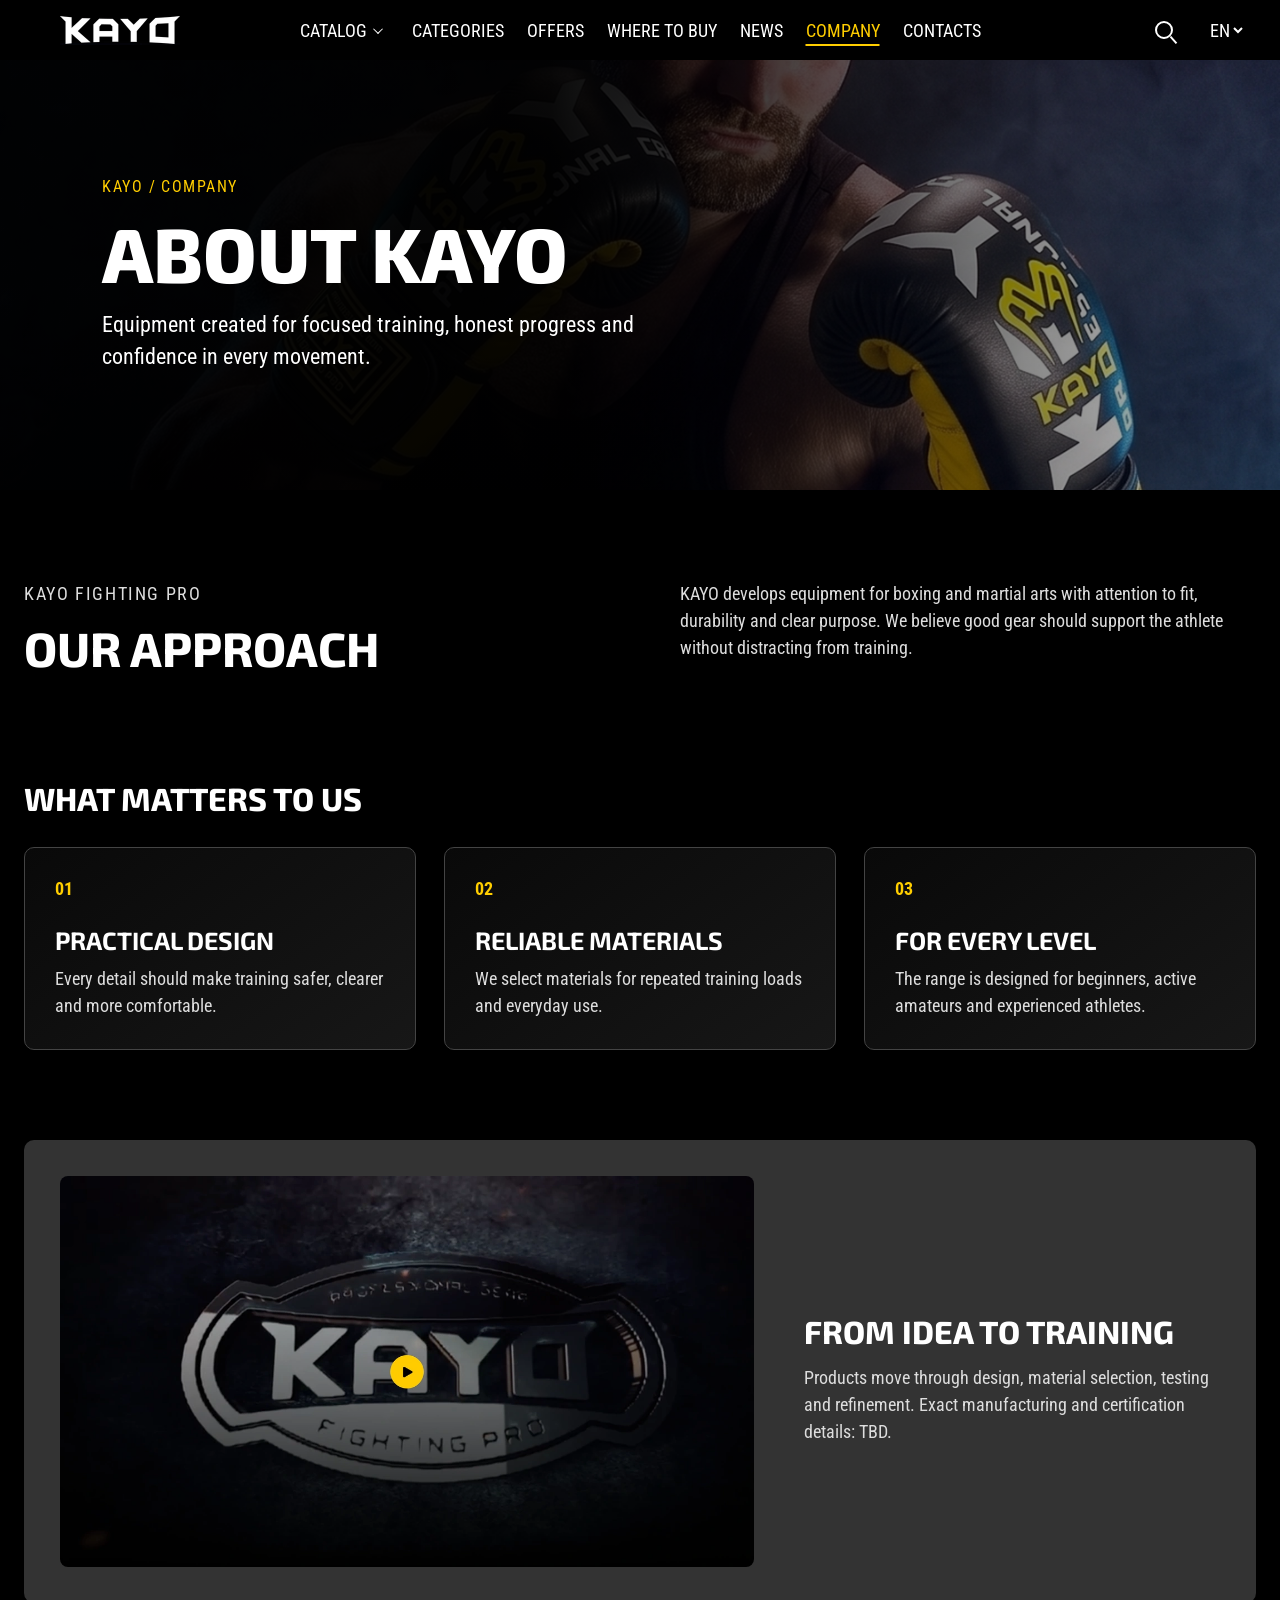
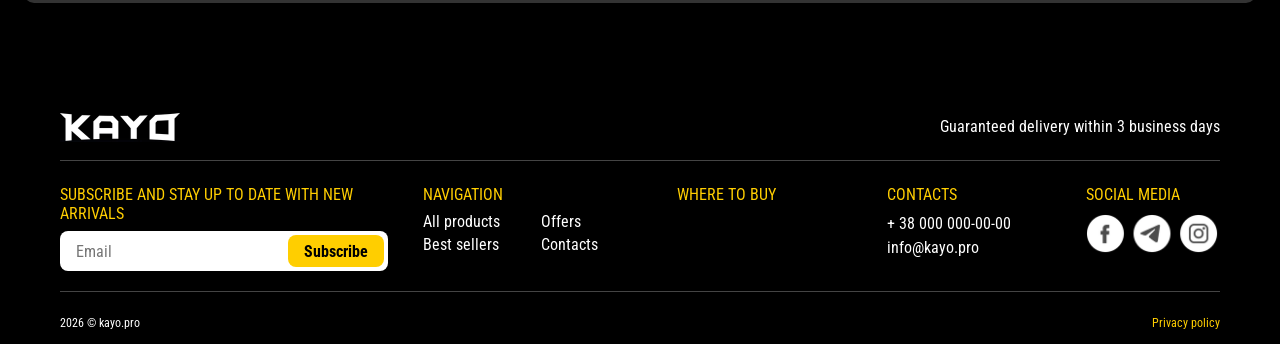
==== about.html @ f3fed86e "Update public preview from local CMS" ====
<!doctype html><html lang="en"><head><meta charset="UTF-8"><meta name="viewport" content="width=device-width,initial-scale=1"><title>KAYO — About</title><link rel="icon" href="assets/logo.webp"><link rel="stylesheet" href="style.css?v=6d7f7d7bd2bc"><link rel="stylesheet" href="pages.css?v=3665f398886d"><link rel="stylesheet" href="shell-lock.css?v=739a13378e46"></head><body data-page="about"><script src="cms-data.js?v=f138de5baa29"></script><script src="page-shell.js?v=770df1e713b4"></script><script src="navigation.js?v=ce93e379bb63"></script></body></html>
---- style.css ----
*{box-sizing:border-box}html{scroll-behavior:smooth}body{margin:0;background:#000;color:#fff;font-family:'Arial Narrow','Roboto Condensed',Arial,sans-serif;font-stretch:condensed}a{color:inherit;text-decoration:none}button,input,select{font:inherit}button:disabled{opacity:1;color:#000;cursor:default}em{font-style:normal;color:#ffce00}h1,h2,h3,p{margin:0}h2{font-family:Bahnschrift,'Arial Narrow',Arial,sans-serif;font-size:40px;font-weight:700;text-transform:uppercase;line-height:1.2}.wrap{width:calc(100% - 120px);max-width:1500px;margin:auto}.gradient{background:linear-gradient(110deg,#232323,#494949)}header{height:60px;padding:0 34px 0 60px;display:flex;align-items:center;gap:25px;background:#000}header .brand{margin-right:auto;line-height:0}header nav{display:flex;gap:23px;align-items:center;text-transform:uppercase;white-space:nowrap;font-size:18px}.language select{background:#000;color:white;border:0;padding:5px 0;cursor:pointer;font-size:18px}.hamburger{display:none}.search{width:18px;height:18px;border:2px solid #fff;border-radius:50%;position:relative;margin-right:8px}.search:after{content:'';width:9px;height:2px;background:white;position:absolute;transform:rotate(48deg);right:-7px;bottom:-4px}.hero{height:710px;position:relative;background:url('assets/hero.webp') left top/887px 651px no-repeat}.ring{position:absolute;right:7%;top:85px;width:47px;height:46px}.hero-copy{position:absolute;right:60px;top:200px;width:548px;text-align:center}.hero h1{font-family:Bahnschrift,'Arial Narrow',Arial,sans-serif;font-weight:900;font-size:50px;line-height:1.08;text-transform:uppercase}.rule{height:2px;background:#ffcf00;margin:25px 0}.rule i{position:relative;display:block;background:#000;width:48px;height:14px;margin:auto;top:-6px}.rule i:after{content:'';width:8px;height:8px;border:2px solid #ffce00;display:block;transform:rotate(45deg);position:absolute;left:18px;top:1px}.hero p{font-size:20px;line-height:1.25;color:#ffce00;text-transform:uppercase;margin-bottom:16px}.yellow{background:#ffce00;border:0;border-radius:8px;color:#000;font-weight:700;display:inline-flex;align-items:center;justify-content:center}.hero-cta{min-width:222px;min-height:60px;padding:10px 20px;font-size:18px;text-transform:uppercase}.down{position:absolute;bottom:22px;left:calc(50% - 17px);width:35px;height:35px;transform:rotate(45deg);border-bottom:3px solid #ffce00;border-right:3px solid #ffce00}.marquee{height:108px;display:flex;align-items:center;justify-content:space-around;overflow:hidden;gap:32px;padding:0 16px}.marquee img{width:120px;opacity:.5;flex:none}.categories{display:grid;grid-template-columns:repeat(3,minmax(0,1fr));gap:40px;padding-top:60px;padding-bottom:100px}.category{border-left:2px solid #ffce00;min-width:0}.category h3{height:48px;font-size:26px;text-transform:uppercase;display:flex;align-items:center;gap:5px;padding-left:14px;white-space:nowrap;font-weight:700}.category-body{height:290px;border:1px solid #444;border-left:0;border-radius:0 10px 10px 0;overflow:hidden;background:#000}.category img{display:block;width:100%;height:240px;object-fit:fill}.category p{font-size:18px;line-height:22px;text-transform:uppercase;padding:0 14px;min-height:48px;display:flex;align-items:center}.category .mobile-copy{display:none}.products{padding:100px 0}.section-heading{display:flex;align-items:center;justify-content:space-between;margin-bottom:32px;gap:12px}.outline{border:2px solid #ff3d00;border-radius:3px;padding:7px 14px;font-weight:700;font-size:16px;text-transform:uppercase;white-space:nowrap}.product-grid{display:grid;grid-template-columns:repeat(4,minmax(0,1fr));gap:40px}.product{border-radius:10px;overflow:hidden;background:#f7f7f7;color:#000;min-width:0;position:relative}.product img{width:100%;height:200px;object-fit:fill;display:block;background:#fff}.product-info{height:133px;padding:12px 16px 10px;display:flex;flex-direction:column}.product p{font-size:18px;line-height:22px;text-transform:uppercase;min-height:56px}.product-action{border-top:1px solid #b5b5b5;padding-top:10px;display:flex;justify-content:flex-end;margin-top:auto}.product-action span{font-size:16px;min-height:36px;padding:6px 13px;text-transform:uppercase}.benefits{padding-top:100px;padding-bottom:100px}.benefits h2{margin-bottom:32px}.benefit-grid{display:grid;grid-template-columns:repeat(3,minmax(0,1fr));gap:40px}.benefit{height:182px;border:1px solid #444;border-radius:10px;padding:18px 15px}.benefit img{display:block;width:47px;height:46px;margin-bottom:14px}.benefit h3{color:#ffce00;font-size:24px;margin-bottom:12px;line-height:1}.benefit p{font-size:16px;line-height:22px}.story{height:594px;background:#000 url('assets/story.webp') right top/auto 594px no-repeat;position:relative}.story-copy{position:absolute;left:60px;top:135px;text-align:center;width:443px}.story h2{font-family:Bahnschrift,'Arial Narrow',sans-serif;font-size:48px;line-height:1.3;font-weight:900}.story h2>span:first-child{font-size:36px}.story p{font-size:18px;margin:15px 0 24px}.story picture img{width:187px;height:50px;object-fit:contain}.production{padding:100px 0}.production h2{margin-bottom:32px}.video img{display:block;width:100%;aspect-ratio:1246/703;object-fit:cover;border-radius:8px}footer{font-size:16px}.footer-top{min-height:102px;display:flex;align-items:center;gap:30px;border-bottom:1px solid #444}.footer-top picture img{width:120px;display:block}.footer-top p{margin-left:auto}.footer-main{display:grid;grid-template-columns:1.5fr 1fr .8fr .75fr .6fr;gap:35px;padding:24px 0 20px;border-bottom:1px solid #444}footer h3, .subscribe>p{font-size:16px;font-weight:400;text-transform:uppercase;color:#ffce00;margin-bottom:8px}.email{height:40px;border-radius:8px;background:#fff;display:flex;padding:4px}.email input{width:0;flex:1;min-width:0;border:0;padding-left:12px;background:white}.email button{padding:0 16px;font-size:16px}.footer-nav>div{display:grid;grid-template-columns:1fr 1fr;gap:4px 16px}.contact p{line-height:24px}.social-footer img{width:137px;height:42px;object-fit:contain}.footer-bottom{display:flex;justify-content:space-between;padding:24px 0 32px;font-size:12px}.footer-bottom span:last-child{color:#ffce00}.sr-only{position:absolute;width:1px;height:1px;padding:0;overflow:hidden;clip:rect(0,0,0,0)}:focus-visible{outline:2px solid #ffce00;outline-offset:4px}
@media(min-width:601px) and (max-width:1150px){header{padding:0 30px;gap:15px}header nav{gap:12px;font-size:14px}.wrap{width:calc(100% - 60px)}.hero-copy{right:30px;width:48%;top:200px}.hero h1{font-size:40px}.hero{background-size:auto 651px;background-position:-130px top}.category h3{font-size:20px}.categories{gap:24px}.category p{font-size:16px}.product-grid{gap:20px}.product p{font-size:16px}.benefit-grid{gap:20px}.benefit{height:auto;min-height:182px}.footer-main{gap:16px}.footer-top{gap:20px}.footer-top p{max-width:40%}.story-copy{left:30px;width:40%}.story h2{font-size:40px}}
@media(max-width:600px){.wrap{width:calc(100% - 32px)}header{height:58px;padding:0 16px;gap:24px}header nav{display:none}.brand img{width:120px;height:30px}.language{order:1}.search{order:2;margin:0}.hamburger{display:block;order:3;font-size:26px;line-height:1}.hero{height:568px;background-image:linear-gradient(to bottom,transparent 180px,#000 460px),url('assets/figma-hero-mobile-clean.webp');background-size:100% 470px,100% auto;background-position:top;background-repeat:no-repeat}.ring{width:33px;height:33px;right:48px;top:40px}.hero-copy{left:16px;right:16px;width:auto;top:274px}.hero h1{font-size:30px;line-height:1.24}.rule{margin:12px 0 15px}.hero p{font-size:18px;line-height:22px;max-width:320px;margin:0 auto 16px}.hero-cta{min-height:60px}.down{bottom:32px}.marquee{height:86px;gap:32px;justify-content:flex-start}.marquee img{width:84px}.categories{display:flex;flex-direction:column;gap:30px;padding-top:40px;padding-bottom:60px}.category h3{height:48px;font-size:26px;padding-left:14px;gap:4px}.category-body{height:258px}.category img{height:210px;object-fit:fill}.category p{height:48px;font-size:18px;line-height:22px;padding:0 14px}.category .desktop-copy{display:none}.category .mobile-copy{display:flex}.products{padding:54px 0 58px}.section-heading{margin-bottom:12px;gap:8px}h2{font-size:28px}.outline{font-size:16px;padding:5px 4px;line-height:16px}.product-grid{display:flex;gap:10px;overflow-x:auto;scrollbar-width:none;margin-right:-16px;padding-right:16px;scroll-snap-type:x mandatory}.product-grid::-webkit-scrollbar,.benefit-grid::-webkit-scrollbar{display:none}.product{flex:0 0 260px;scroll-snap-align:start}.product img{height:200px;object-fit:fill}.product-info{height:125px;padding:12px 15px 10px}.product p{font-size:18px;line-height:22px}.product-action{padding-top:10px}#hits .product{border:1px solid #ffce00}#hits .product-info{height:124px}#hits .product img{height:199px}.benefits{padding-top:54px;padding-bottom:58px}.benefits h2{margin-bottom:12px}.benefit-grid{display:flex;overflow-x:auto;gap:10px;scrollbar-width:none;margin-right:-16px;padding-right:16px;scroll-snap-type:x mandatory}.benefit{flex:0 0 314px;height:182px;scroll-snap-align:start;padding:18px 15px}.benefit h3{font-size:24px}.story{height:796px;background-image:linear-gradient(to bottom,transparent 280px,#000 470px),url('assets/story-mobile.webp');background-position:top;background-size:100% 550px,100% auto;background-repeat:no-repeat}.story-copy{left:16px;right:16px;width:auto;top:386px}.story h2{font-size:42px;line-height:1.25}.story h2>span:first-child{font-size:29px}.story p{margin:12px 0 16px;font-size:18px}.story picture img{width:169px;height:50px}.production{padding:54px 0 58px}.production h2{font-size:28px;white-space:nowrap;margin-bottom:12px}.video img{aspect-ratio:328/185}.footer-top{padding:20px 0 16px;display:flex;flex-direction:column;gap:12px;min-height:154px}.footer-top picture img{width:144px;height:70px;object-fit:contain}.footer-top p{margin:0;text-align:center;font-size:16px;line-height:22px;max-width:290px}.footer-nav{display:none}.footer-main{display:grid;grid-template-columns:1fr 1fr;gap:0;padding:20px 0 0;border:0;text-align:center}.where{grid-column:1;grid-row:1}.contact{grid-column:2;grid-row:1}.contact p{font-size:16px}.social-footer{grid-column:1/3;grid-row:2;padding:16px 0;border-bottom:1px solid #444}.social-footer h3{display:none}.social-footer img{height:42px}.subscribe{grid-column:1/3;grid-row:3;padding-top:16px}.subscribe>p{color:white;text-transform:none;font-size:16px;margin-bottom:10px}.email{height:40px}.footer-bottom{flex-direction:column-reverse;align-items:center;gap:16px;padding:12px 0 30px}.footer-bottom span:last-child{text-decoration:underline}.footer-bottom{font-size:12px}}
@media(prefers-reduced-motion:reduce){html{scroll-behavior:auto}}
h1,h2{font-stretch:normal}.hero{background-size:755px 651px}.hero:before{content:'';position:absolute;left:685px;top:0;width:70px;height:651px;background:linear-gradient(90deg,transparent,#000)}h2{line-height:44px}.footer-top{min-height:68px}.footer-main{padding-top:24px;padding-bottom:20px}.footer-bottom{padding-bottom:16px}.story-copy{top:135px}.story h2{font-stretch:normal}.story h2>span:first-child{font-size:34px}.production{padding-bottom:101px}
@media(min-width:601px) and (max-width:1150px){.hero{background-size:755px 651px}.hero:before{left:555px}}
@media(max-width:600px){h2{line-height:34px}.hero{background-size:100% 470px,100% auto}.hero:before{display:none}.hero h1{font-size:30px}.products{padding-bottom:62px}.benefits{padding-bottom:55px}.story{height:587px;background-size:100% 450px,100% auto;background-image:linear-gradient(to bottom,transparent 210px,#000 292px),url('assets/story-mobile.webp')}.story-copy{top:285px}.story h2{font-size:42px;line-height:1.25}.story h2>span:first-child{font-size:28px}.story p{margin:12px 0 16px}.production{padding-bottom:58px}.footer-top{min-height:154px}.footer-bottom{padding-bottom:30px}.footer-main{padding-top:20px;padding-bottom:0}.section-heading h2{font-size:27px}.section-heading .outline{font-size:14px}.category h3{font-size:25px}}
@font-face{font-family:RobotoCondensed;src:url('assets/RobotoCondensed.ttf') format('truetype');font-weight:100 900;font-display:swap}@font-face{font-family:Exo2;src:url('assets/Exo2.ttf') format('truetype');font-weight:100 900;font-display:swap}body{font-family:RobotoCondensed,'Arial Narrow',sans-serif;font-stretch:normal}h1,h2,.hero h1,.story h2{font-family:Exo2,Arial,sans-serif;font-weight:800}.hero h1{font-size:50px;font-weight:900}.story h2{font-weight:900}.video{position:relative}.video:after{content:'▶';position:absolute;left:50%;top:50%;transform:translate(-50%,-50%);width:60px;height:60px;border-radius:50%;background:#ffce00;color:#000;display:grid;place-items:center;font:26px Arial;padding-left:4px}header nav{gap:23px}.story{background-position:right top}.story:before{content:'';position:absolute;left:450px;top:0;width:90px;height:100%;background:linear-gradient(90deg,#000,transparent)}.category h3{font-size:26px}
@media(max-width:600px){.hero h1{font-size:30px}.hero-copy{top:274px}.story:before{display:none}.story h2{font-size:42px}.story h2>span:first-child{font-size:28px}.section-heading h2{font-size:28px}.section-heading .outline{font-size:16px}.footer-top{gap:8px;padding-top:20px;padding-bottom:16px}.footer-top picture img{height:64px}.footer-main{padding-top:16px}.social-footer{padding:12px 0}.footer-bottom{padding-bottom:20px;gap:12px}.subscribe{padding-top:16px}.subscribe>p{font-size:16px}.category h3{font-size:26px}}
.hero h1{line-height:1.14}.footer-bottom{padding-bottom:14px}
@media(min-width:601px) and (max-width:1000px){header nav{display:none}.wrap{width:calc(100% - 48px)}.categories{grid-template-columns:repeat(2,minmax(0,1fr))}.category h3{font-size:24px}.product-grid{grid-template-columns:repeat(2,minmax(0,1fr))}.benefit-grid{grid-template-columns:repeat(2,minmax(0,1fr))}.footer-main{grid-template-columns:repeat(3,minmax(0,1fr))}.footer-top p{font-size:14px}.footer-top{gap:16px}.story-copy{width:40%;left:24px}.story h2{font-size:34px}.story h2>span:first-child{font-size:25px}.hero h1{font-size:36px}.hero-copy{right:24px}.category img{object-fit:contain}.category-body{background:#000}.production h2{font-size:34px}}
@media(max-width:600px){.hero h1{line-height:1.24}.footer-bottom{padding-bottom:14px}.footer-top{padding-top:16px}.products#hits{padding-bottom:63px}.production{padding-bottom:57px}html:not([lang=uk]) .section-heading h2{font-size:24px}html:not([lang=uk]) .section-heading .outline{font-size:14px;white-space:normal;max-width:98px;text-align:center}html:not([lang=uk]) .story h2{font-size:34px}html:not([lang=uk]) .story h2>span:first-child{font-size:24px}html:not([lang=uk]) .product p{font-size:16px;line-height:20px}html:not([lang=uk]) .category h3{font-size:24px}html:not([lang=uk]) .production h2{font-size:26px}}
@media(max-width:600px){.footer-bottom{padding-bottom:8px}}
@media(max-width:600px){header .hamburger{background:none;border:0;color:#fff;padding:0;cursor:pointer}header.menu-open nav{display:flex;position:absolute;left:0;right:0;top:58px;background:#080808;border-top:1px solid #333;flex-direction:column;align-items:flex-start;padding:22px 24px;gap:16px;z-index:30;font-size:16px}}
@media(min-width:1001px){header{gap:18px}header nav{gap:14px;font-size:15px}}
@media(min-width:1001px){header{position:relative}header nav{position:absolute;left:50%;transform:translateX(-50%)}header .search{margin-left:auto}}
@media(min-width:761px) and (max-width:1000px){header{padding:0 20px;gap:10px;position:relative}header nav{display:flex;position:absolute;left:50%;transform:translateX(-50%);gap:8px;font-size:11px}.search{margin-left:auto}.language{margin-left:0}.language select{font-size:14px}}
@media(min-width:601px) and (max-width:760px){header{padding:0 20px}.hamburger{display:block;background:none;border:0;color:#fff;font-size:25px}.language{margin-left:auto}header.menu-open nav{display:flex;position:absolute;left:0;right:0;top:60px;background:#080808;border-top:1px solid #333;flex-direction:column;align-items:flex-start;padding:22px 24px;gap:16px;z-index:30;font-size:16px}}

/* Approved continuous hero and logo motion. */
.ring-mark{position:absolute;width:110px;height:110px;right:5.2%;top:56px}
.ring-text,.ring-core{position:absolute;display:block;object-fit:contain}
.ring-text{inset:0;width:100%;height:100%;animation:kayo-ring-spin 14s linear infinite;transform-origin:50% 50%;will-change:transform}
.ring-core{left:50%;top:50%;width:34%;height:34%;transform:translate(-50%,-50%)}
.marquee{display:block;padding:0;overflow:hidden}
.marquee-track{display:flex;width:max-content;height:100%;align-items:center;animation:kayo-logo-run 24s linear infinite;will-change:transform}
.marquee-group{display:flex;align-items:center;gap:32px;padding-right:32px}
.marquee-group img{width:120px;opacity:.5;flex:none}
@keyframes kayo-ring-spin{to{transform:rotate(360deg)}}
@keyframes kayo-logo-run{to{transform:translateX(-50%)}}
@media(max-width:600px){.ring-mark{width:84px;height:84px;right:24px;top:24px}.marquee-group img{width:84px}}
@media(prefers-reduced-motion:reduce){.ring-text,.marquee-track{animation-play-state:paused}}

/* Hero uses a direct crop from KAYO/Group 2258.png without horizontal distortion. */
@media(min-width:1151px){.hero{background-size:auto 651px}.hero:before{left:650px}.hero-copy{right:60px;width:548px}}

/* Preserve the 1366 px Figma hero proportions on wider desktop screens. */
@media(min-width:1367px){
  .hero{height:47.657vw;background-size:auto 47.657vw}
  .hero:before{left:47.584vw;width:5.124vw;height:47.657vw}
  .ring-mark{width:8.053vw;height:8.053vw;right:5.2%;top:4.1vw}
  .hero-copy{right:4.392vw;top:14.641vw;width:40.117vw}
  .hero h1{font-size:3.66vw}
  .rule{margin:1.83vw 0}
  .hero p{font-size:1.464vw;margin-bottom:1.171vw}
  .hero-cta{min-width:16.252vw;min-height:4.392vw;padding:.732vw 1.464vw;font-size:1.318vw}
  .down{bottom:1.61vw;left:calc(50% - 1.281vw);width:2.562vw;height:2.562vw}
}

/* VERIFIED Figma exports: frame 343:2368, hero group 343:3117, story group 347:6852. */
@media(min-width:601px){
  .hero{
    background-image:url('assets/figma-hero-background-clean.webp');
    background-position:left -15px;
    background-repeat:no-repeat;
    background-size:880px 665px;
  }
  .hero:before{display:none}
  .story{
    background-image:url('assets/figma-story-background.webp');
    background-position:right top;
    background-repeat:no-repeat;
    background-size:911px 594px;
  }
  .story:before{display:none}
}

@media(min-width:1367px){
  .hero{
    background-position:left -1.098vw;
    background-size:64.422vw 48.682vw;
  }
}

/* Catalog navigation: desktop hover/focus dropdown and mobile accordion. */
header{position:relative;z-index:50}
header nav.site-nav{overflow:visible}
.catalog-nav{position:relative;display:flex;align-items:center;white-space:nowrap}
.catalog-main-link{display:inline-flex;align-items:center}
.catalog-toggle{width:22px;height:30px;padding:0;border:0;background:transparent;color:#fff;cursor:pointer;display:grid;place-items:center}
.catalog-toggle span{width:7px;height:7px;border-right:1.5px solid currentColor;border-bottom:1.5px solid currentColor;transform:rotate(45deg) translate(-1px,-1px);transition:transform .18s ease}
.catalog-dropdown{position:absolute;top:calc(100% + 15px);left:-18px;width:244px;padding:9px 0;background:#080808;border-top:2px solid #ffce00;box-shadow:0 14px 30px rgba(0,0,0,.45);opacity:0;visibility:hidden;transform:translateY(-6px);transition:opacity .16s ease,transform .16s ease,visibility .16s;z-index:80}
.catalog-dropdown a{display:block;padding:11px 18px;font-size:15px;line-height:1.15;text-transform:uppercase;color:#fff;white-space:normal}
.catalog-dropdown a:hover,.catalog-dropdown a:focus-visible{background:#ffce00;color:#000;outline:0}
.catalog-nav:hover .catalog-dropdown,.catalog-nav:focus-within .catalog-dropdown,.catalog-nav.is-open .catalog-dropdown{opacity:1;visibility:visible;transform:translateY(0)}
.catalog-nav:hover .catalog-toggle span,.catalog-nav:focus-within .catalog-toggle span,.catalog-nav.is-open .catalog-toggle span{transform:rotate(225deg) translate(-1px,-1px)}
@media(max-width:1000px){header.menu-open>nav.site-nav{display:flex;position:absolute;left:0;right:0;top:58px;background:#080808;border-top:1px solid #333;flex-direction:column;align-items:flex-start;padding:22px 24px;gap:16px;z-index:70;font-size:16px}.catalog-nav{width:100%;display:grid;grid-template-columns:1fr 38px}.catalog-main-link{min-height:34px}.catalog-toggle{width:38px;height:34px;justify-self:end}.catalog-dropdown{display:none;grid-column:1/3;position:static;width:100%;padding:6px 0 2px 14px;border:0;border-left:2px solid #ffce00;box-shadow:none;opacity:1;visibility:visible;transform:none;transition:none}.catalog-nav:hover .catalog-dropdown,.catalog-nav:focus-within .catalog-dropdown{display:none}.catalog-nav.is-open .catalog-dropdown{display:block}.catalog-dropdown a{padding:10px 12px;font-size:15px}.catalog-nav:hover .catalog-toggle span,.catalog-nav:focus-within .catalog-toggle span{transform:rotate(45deg) translate(-1px,-1px)}.catalog-nav.is-open .catalog-toggle span{transform:rotate(225deg) translate(-1px,-1px)}}

/* Category showcase: four editorial entry points before the product catalog. */
.categories{grid-template-columns:repeat(2,minmax(0,1fr))}
.category-body{height:420px;display:flex;flex-direction:column}
.category picture{display:block;min-height:0;flex:1}
.category img{height:330px;object-fit:cover}
.category-copy{min-height:88px;display:flex;align-items:center;gap:20px;padding:12px 16px}
.category-copy p{height:auto;min-height:0;flex:1;padding:0}
.category-cta{flex:none;border:1px solid #ffce00;border-radius:6px;padding:9px 14px;color:#ffce00;font-size:14px;font-weight:700;text-transform:uppercase}
.category:hover .category-cta,.category:focus-visible .category-cta{background:#ffce00;color:#000}
@media(max-width:600px){.categories{display:flex}.category-body{height:340px}.category img{height:270px;object-fit:cover}.category-copy{min-height:68px;padding:9px 12px;gap:10px}.category-copy p{font-size:16px;line-height:20px;padding:0}.category-cta{font-size:12px;padding:8px 10px}}

/* Exact supplied Gloves campaign photo: preserve its focal product in both crops. */
#category-gloves img{object-position:center 62%}
#category-accessories img{object-fit:contain;background:#fff}
@media(max-width:600px){#category-gloves img{object-position:center}}

/* Keep navigation available while scrolling on every page. */
body>header{position:sticky!important;top:0;z-index:200}

/* Hide the one-pixel white export edge without changing the approved Figma image. */
@media(min-width:601px){
  .hero:before{display:block;content:'';position:absolute;left:878px;top:0;width:4px;height:665px;background:#000;pointer-events:none}
}
@media(min-width:1367px){
  .hero:before{left:calc(64.422vw - .15vw);width:.3vw;height:48.682vw}
}

/* Payment marks were removed; delivery now occupies their former right-hand area. */
.footer-top p{margin-left:auto;text-align:right;max-width:560px}
@media(max-width:600px){.footer-top p{margin:0;text-align:center;max-width:290px}}

/* Transparent Figma-style divider: the lines stop at the diamond, so no dark patch is needed behind it. */
.rule{display:flex;align-items:center;gap:22px;height:auto;background:none}
.rule:before,.rule:after{content:'';height:2px;background:#ffcf00;flex:1;min-width:0}
.rule i{position:relative;display:block;flex:0 0 10px;width:10px;height:10px;margin:0;top:auto;background:transparent;border:2px solid #ffce00;transform:rotate(45deg)}
.rule i:after{display:none}

/* The approved hero asset is cropped to its clean edge; an opaque seam cover is no longer required. */
@media(min-width:601px){.hero:before{display:none!important}}

/* Tablet composition: retain the photo's aspect ratio and give the copy its own clean dark field. */
@media(min-width:601px) and (max-width:1280px){
  .hero{height:clamp(590px,64.94vw,665px);background-image:linear-gradient(90deg,transparent 0 50%,rgba(0,0,0,.94) 61%,#000 100%),url('assets/figma-hero-background-clean.webp');background-position:left top,left top;background-repeat:no-repeat;background-size:100% 100%,auto 100%}
  .hero-copy{z-index:2;right:3%;top:31%;width:43%}
  .hero h1{font-size:clamp(30px,4.1vw,44px)}
  .hero p{font-size:clamp(15px,1.8vw,19px)}
  .ring-mark{z-index:2;right:5%;top:7%}
}

/* Keep the story label and social artwork on the same left edge. The source artwork has a black matte. */
.story-copy{text-align:left}
.story picture img{display:block;mix-blend-mode:screen;margin-left:0}
.social-footer{text-align:left}
.social-footer img{display:block;margin-left:-3px}
@media(max-width:600px){.social-footer img{margin-inline:auto}}

.privacy-trigger{border:0;padding:0;background:none;color:#ffce00;font-size:inherit;cursor:pointer}
.privacy-trigger:hover{text-decoration:underline}
.privacy-open{overflow:hidden}
.privacy-modal{position:fixed;inset:0;z-index:1200;display:grid;place-items:center;padding:20px}
.privacy-backdrop{position:absolute;inset:0;background:rgba(0,0,0,.78)}
.privacy-dialog{position:relative;width:min(100%,660px);max-height:min(80vh,760px);overflow:auto;border:1px solid #6b6b6b;border-radius:10px;padding:32px;background:#202020;color:#fff;box-shadow:0 20px 55px #000a}
.privacy-dialog h2{max-width:calc(100% - 46px);font-size:30px;line-height:1.2;margin-bottom:22px}
.privacy-copy p{font-size:17px;line-height:1.5;margin-top:14px}
.privacy-close{position:absolute;top:18px;right:18px;width:40px;height:40px;border:1px solid #999;border-radius:50%;background:#000;color:#fff;font:30px/1 Arial,sans-serif;cursor:pointer}
.privacy-close:hover,.privacy-close:focus-visible{border-color:#ffce00;color:#ffce00}
@media(max-width:600px){.privacy-dialog{padding:24px}.privacy-dialog h2{font-size:25px}.privacy-copy p{font-size:16px}}

/* Only uploaded editorial images override the approved static artwork. */
@media(min-width:1281px){
  .hero.cms-media{background-image:var(--cms-hero-desktop,url('assets/figma-hero-background-clean.webp'))}
}
@media(min-width:601px) and (max-width:1280px){
  .hero.cms-media{background-image:linear-gradient(90deg,transparent 0 50%,rgba(0,0,0,.94) 61%,#000 100%),var(--cms-hero-desktop,url('assets/figma-hero-background-clean.webp'))}
}
@media(max-width:600px){
  .hero.cms-media{background-image:linear-gradient(to bottom,transparent 180px,#000 460px),var(--cms-hero-mobile,url('assets/figma-hero-mobile-clean.webp'))}
  .story.cms-media{background-image:linear-gradient(to bottom,transparent 280px,#000 470px),var(--cms-story-mobile,url('assets/story-mobile.webp'))}
}
@media(min-width:601px){
  .story.cms-media{background-image:var(--cms-story-desktop,url('assets/figma-story-background.webp'))}
}

/* Make the current section visible in the shared desktop and mobile navigation. */
header nav.site-nav > a.is-current,
header nav.site-nav .catalog-main-link.is-current{color:#ffce00;text-decoration:underline;text-decoration-thickness:2px;text-underline-offset:7px}
header nav.site-nav .catalog-dropdown a.is-current{background:#ffce00;color:#000;text-decoration:none}
@media(max-width:1000px){header.menu-open>nav.site-nav{transform:none}}
---- pages.css ----
@font-face{font-family:RobotoCondensed;src:url('assets/RobotoCondensed.ttf')}@font-face{font-family:Exo2;src:url('assets/Exo2.ttf')}*{box-sizing:border-box}html{background:#000;color:#fff}body{margin:0;font-family:RobotoCondensed,Arial,sans-serif}a{color:inherit;text-decoration:none}header{height:60px;padding:0 max(24px,4.4vw);display:flex;align-items:center;gap:25px;background:#000;position:relative;z-index:2}header .brand{margin-right:auto;line-height:0}header .brand img{width:120px}header nav{display:flex;gap:22px;align-items:center;text-transform:uppercase;font-size:17px}.language select{background:#000;color:#fff;border:0;font:16px inherit}.hamburger{display:none}.sub-hero{min-height:430px;background:linear-gradient(90deg,rgba(0,0,0,.96) 0 43%,rgba(0,0,0,.2)),url('assets/story.webp') center 37%/cover;display:flex;align-items:center;padding:60px max(24px,8vw)}.sub-hero.about-hero{background-image:linear-gradient(90deg,rgba(0,0,0,.96) 0 43%,rgba(0,0,0,.2)),url('assets/hero.webp');background-position:center}.sub-hero.contact-hero{background-image:linear-gradient(90deg,rgba(0,0,0,.96) 0 50%,rgba(0,0,0,.3)),url('assets/video.webp')}.sub-hero>div{max-width:670px}.sub-hero span,.eyebrow{color:#ffce00;text-transform:uppercase;letter-spacing:.09em}.sub-hero h1{font:800 clamp(44px,6vw,82px)/1 Exo2,Arial;text-transform:uppercase;margin:18px 0}.sub-hero p{font-size:22px;line-height:1.45;max-width:620px}.page-wrap{width:min(1246px,calc(100% - 48px));margin:auto;padding:90px 0}.news-grid{display:grid;grid-template-columns:1fr 1fr;gap:32px}.news-card{background:linear-gradient(135deg,#292929,#444);border:1px solid #555;border-radius:10px;overflow:hidden}.news-card img{width:100%;height:300px;object-fit:cover;background:#111}.news-card>div{padding:28px}.news-card span{color:#ffce00;text-transform:uppercase}.news-card h2,.page-wrap h2{font:750 32px/1.15 Exo2,Arial;text-transform:uppercase;margin:14px 0}.news-card p,.page-wrap p{font-size:18px;line-height:1.5;color:#ddd}.text-link{display:inline-block;margin-top:20px;font-weight:700}.split{display:grid;grid-template-columns:1fr 1fr;gap:80px;align-items:start;margin-bottom:90px}.split h2{font-size:48px}.value-grid{display:grid;grid-template-columns:repeat(3,1fr);gap:28px;margin:30px 0 90px}.value-grid article,.contact-grid article,.support-grid article{border:1px solid #444;border-radius:10px;padding:30px;background:linear-gradient(145deg,#090909,#171717)}.value-grid b{color:#ffce00;font-size:18px}.value-grid h3{font:700 25px Exo2,Arial;text-transform:uppercase;margin:26px 0 10px}.production-note{display:grid;grid-template-columns:1.25fr .75fr;gap:50px;align-items:center;background:#333;padding:36px;border-radius:10px}.production-note img{width:100%;border-radius:8px}.contact-grid{display:grid;grid-template-columns:repeat(2,1fr);gap:28px}.contact-grid article{min-height:180px}.support-grid{display:grid;grid-template-columns:repeat(3,1fr);gap:28px;margin-top:70px}.legal-note{border-left:3px solid #ffce00;padding:4px 0 4px 18px;margin-top:54px}.inner-footer{border-top:1px solid #333;width:min(1246px,calc(100% - 48px));margin:auto;min-height:120px;display:flex;align-items:center;gap:34px}.inner-footer img{width:130px}.inner-footer p:nth-child(2){margin-left:auto}.inner-footer p{color:#aaa}.inner-footer p:last-child{font-size:13px}@media(max-width:900px){header nav{display:none}.hamburger{display:block}.sub-hero{min-height:390px;background-position:center}.news-grid,.split,.production-note{grid-template-columns:1fr}.value-grid,.support-grid{grid-template-columns:1fr}.split{gap:16px}.production-note img{order:2}.contact-grid{grid-template-columns:1fr}.inner-footer{flex-direction:column;text-align:center;padding:28px}.inner-footer p:nth-child(2){margin:0}.page-wrap{padding:55px 0}.news-card img{height:220px}}@media(max-width:560px){.sub-hero{min-height:430px;padding:50px 24px;background-position:60% center}.sub-hero:before{content:'';position:absolute;inset:60px 0 auto;height:430px;background:linear-gradient(0deg,#0000,#0000);pointer-events:none}.sub-hero h1{font-size:42px}.sub-hero p{font-size:18px}.news-grid{grid-template-columns:1fr}.news-card h2,.page-wrap h2{font-size:28px}.value-grid{gap:16px}.contact-grid{gap:16px}.language{margin-left:auto}.inner-footer{width:calc(100% - 32px)}}

/* Preserve the arrow badges baked into the news photography at every viewport. */
.news-card img{display:block;width:100%;height:auto;aspect-ratio:77/50;object-fit:contain;background:#111}
@media(max-width:900px){.news-card img{height:auto}}
---- shell-lock.css ----
/* Shared KAYO shell: keep the header identical to the approved home page. */
header{height:60px;padding:0 34px 0 60px;display:flex;align-items:center;gap:25px;background:#000;position:relative;z-index:2}
header .brand{margin-right:auto;line-height:0}
header .brand img{width:120px;height:30px}
header nav{display:flex;gap:23px;align-items:center;text-transform:uppercase;white-space:nowrap;font-size:18px}
.language select{background:#000;color:#fff;border:0;padding:5px 0;cursor:pointer;font-size:18px}
.hamburger{display:none}
@media (min-width:601px) and (max-width:1150px){header{padding:0 30px;gap:15px}header nav{gap:12px;font-size:14px}}
@media (min-width:601px) and (max-width:1000px){header nav{display:none}.hamburger{display:block}}
@media (max-width:600px){header{height:58px;padding:0 16px;gap:24px}header nav{display:none}.brand img{width:120px;height:30px}.language{order:1;margin-left:auto}.search{order:2;margin:0}.hamburger{display:block;order:3;font-size:26px;line-height:1}}
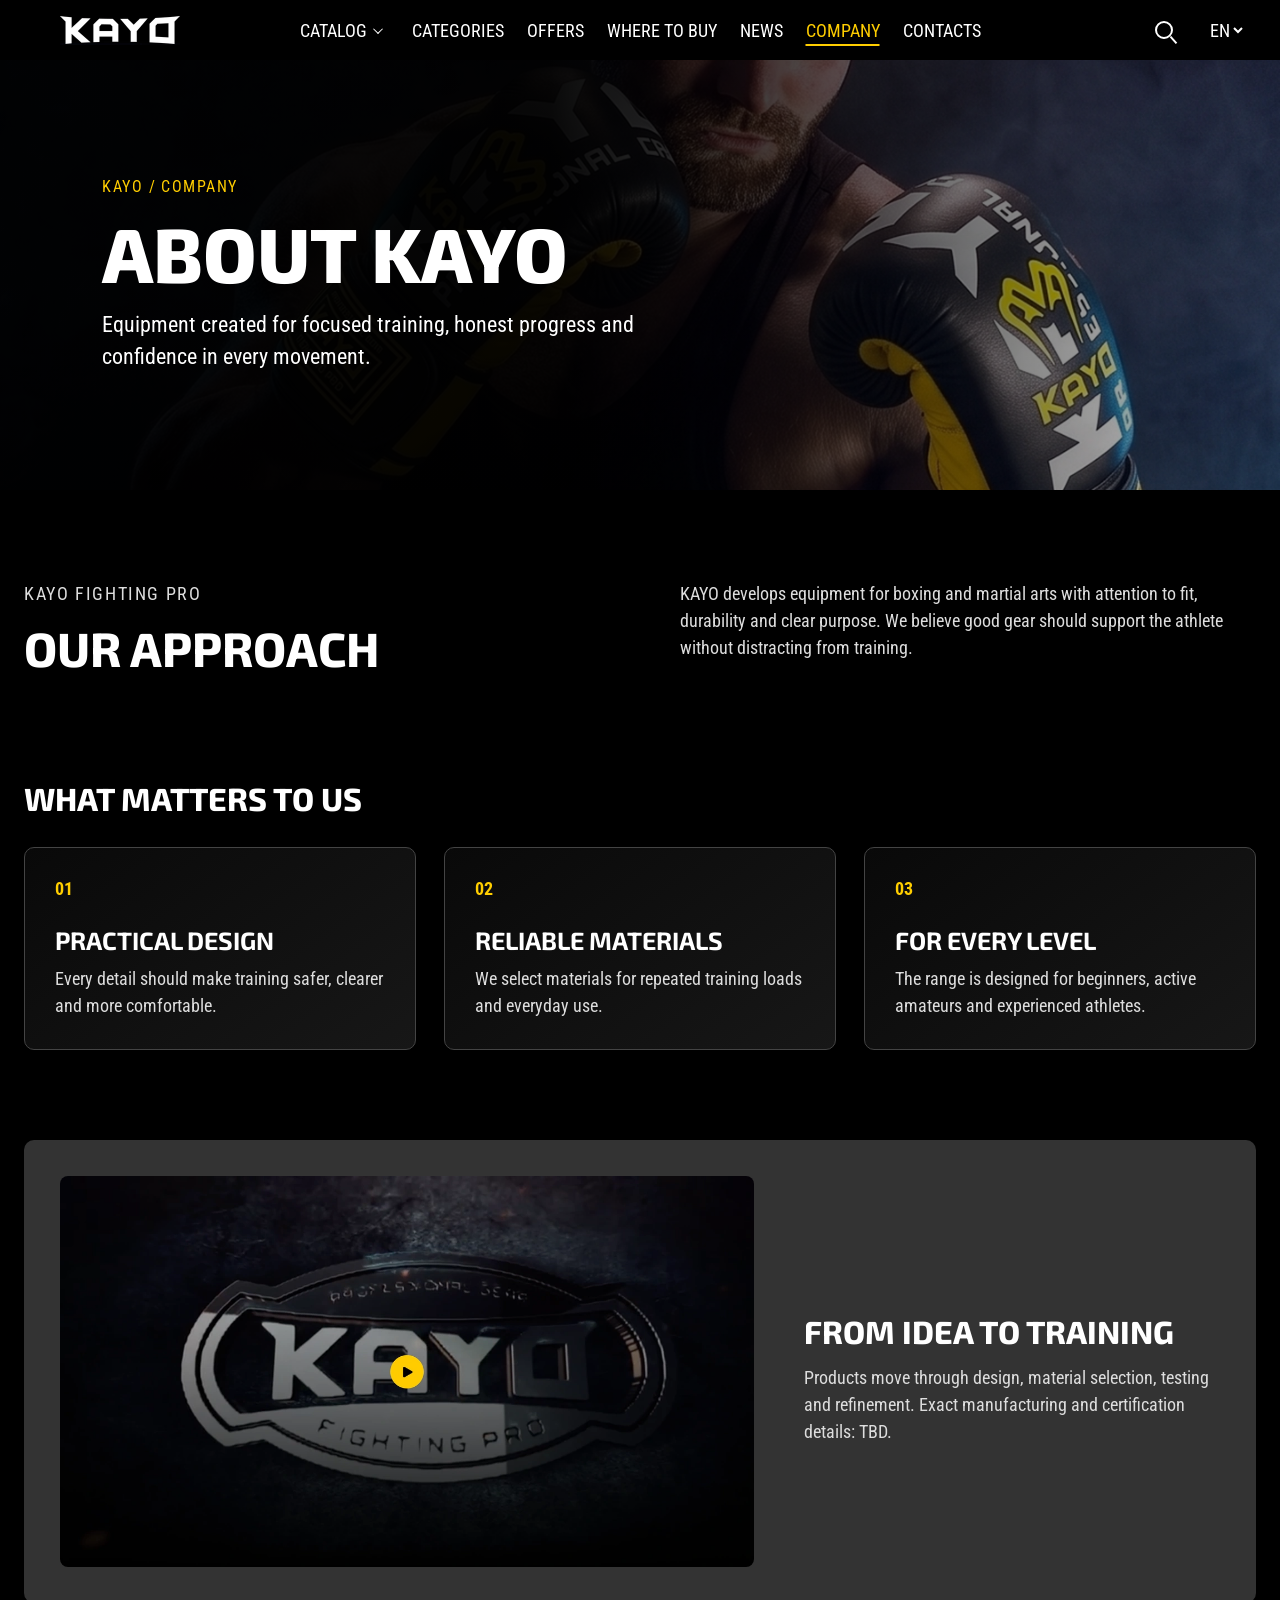
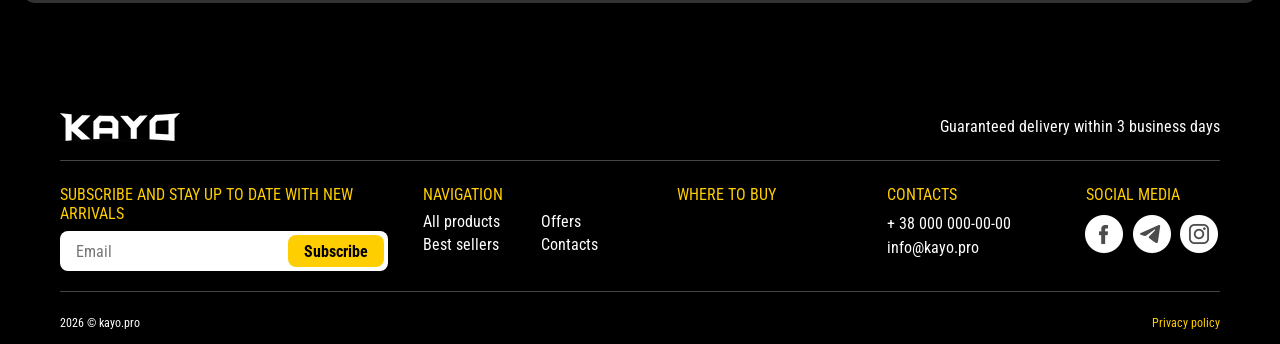
==== commit 1c0b3e94: "Publish product details and best sellers page" ====
--- a/about.html
+++ b/about.html
@@ -1 +1 @@
-<!doctype html><html lang="en"><head><meta charset="UTF-8"><meta name="viewport" content="width=device-width,initial-scale=1"><title>KAYO — About</title><link rel="icon" href="assets/logo.webp"><link rel="stylesheet" href="style.css?v=6d7f7d7bd2bc"><link rel="stylesheet" href="pages.css?v=3665f398886d"><link rel="stylesheet" href="shell-lock.css?v=739a13378e46"></head><body data-page="about"><script src="cms-data.js?v=f138de5baa29"></script><script src="page-shell.js?v=770df1e713b4"></script><script src="navigation.js?v=ce93e379bb63"></script></body></html>
+<!doctype html><html lang="en"><head><meta charset="UTF-8"><meta name="viewport" content="width=device-width,initial-scale=1"><title>KAYO — About</title><link rel="icon" href="assets/logo.webp"><link rel="stylesheet" href="style.css?v=0bb0c9ff4a5f"><link rel="stylesheet" href="pages.css?v=b0876a3f552e"><link rel="stylesheet" href="shell-lock.css?v=739a13378e46"></head><body data-page="about"><script src="cms-data.js?v=6ce6550f91a8"></script><script src="page-shell.js?v=414bfdd40cab"></script><script src="navigation.js?v=a93fc743ae93"></script></body></html>
--- a/style.css
+++ b/style.css
@@ -138,6 +138,8 @@
 /* Keep the story label and social artwork on the same left edge. The source artwork has a black matte. */
 .story-copy{text-align:left}
 .story picture img{display:block;mix-blend-mode:screen;margin-left:0}
+.story h2 em{display:inline-block;white-space:nowrap;color:#ffce00;font-style:normal}
+@media(max-width:600px){.story h2 em{font-size:clamp(25px,8vw,38px);letter-spacing:-.025em}}
 .social-footer{text-align:left}
 .social-footer img{display:block;margin-left:-3px}
 @media(max-width:600px){.social-footer img{margin-inline:auto}}
@@ -174,3 +176,38 @@
 header nav.site-nav .catalog-main-link.is-current{color:#ffce00;text-decoration:underline;text-decoration-thickness:2px;text-underline-offset:7px}
 header nav.site-nav .catalog-dropdown a.is-current{background:#ffce00;color:#000;text-decoration:none}
 @media(max-width:1000px){header.menu-open>nav.site-nav{transform:none}}
+.product-action a{font-size:16px;min-height:36px;padding:6px 13px;text-transform:uppercase}
+
+/* Preserve the proportions of product photos across all card sizes. */
+.product img{object-fit:contain}
+
+/* Raise the bag within the approved category photo without changing the asset. */
+#category-bags img{object-position:center 85%}
+
+footer .footer-nav a:hover,footer .footer-nav a:focus-visible,footer .contact h3 a:hover,footer .contact h3 a:focus-visible{color:#ffce00;text-decoration:underline}
+.social-icons{display:flex;align-items:center;gap:5px;width:137px;margin-left:-3px}
+.social-icon{position:relative;width:42px;height:42px;flex:none;display:block;border-radius:50%;background-image:url('assets/social-footer.webp');background-repeat:no-repeat;background-size:137px 43px}
+.social-icon--facebook{background-position:0 0}
+.social-icon--telegram{background-position:-47px 0}
+.social-icon--instagram{background-position:-95px 0}
+.social-icon::after{content:'';position:absolute;inset:0;border-radius:50%;background:#ffce00;mix-blend-mode:multiply;opacity:0;transition:opacity .15s ease}
+.social-icon:hover::after{opacity:1}
+@media(max-width:600px){.social-icons{margin-inline:auto}}
+@media(prefers-reduced-motion:reduce){.social-icon::after{transition:none}}
+
+.subscribe-trigger{cursor:pointer}
+.subscribe-modal{position:fixed;inset:0;z-index:1201;display:grid;place-items:center;padding:20px}
+.subscribe-backdrop{position:absolute;inset:0;background:rgba(0,0,0,.78)}
+.subscribe-dialog{position:relative;width:min(100%,520px);max-height:calc(100vh - 40px);overflow:auto;border:1px solid #6b6b6b;border-radius:10px;padding:32px;background:#202020;color:#fff;box-shadow:0 20px 55px #000a}
+.subscribe-dialog h2{max-width:calc(100% - 48px);font-size:30px;line-height:1.15;margin-bottom:12px}
+.subscribe-dialog>p{font-size:16px;line-height:1.4;color:#ddd;margin-bottom:24px}
+.subscribe-close{position:absolute;top:18px;right:18px;width:40px;height:40px;border:1px solid #999;border-radius:50%;background:#000;color:#fff;font:30px/1 Arial,sans-serif;cursor:pointer}
+.subscribe-close:hover,.subscribe-close:focus-visible{border-color:#ffce00;color:#ffce00}
+.subscribe-form{display:grid;gap:18px}
+.subscribe-email-label{display:grid;gap:7px;font-size:16px}
+.subscribe-email-label input{width:100%;min-height:48px;border:1px solid #888;border-radius:6px;background:#fff;color:#111;padding:10px 13px;font-size:18px}
+.subscribe-consent{display:flex;align-items:flex-start;gap:10px;font-size:15px;line-height:1.35}
+.subscribe-consent input{width:18px;height:18px;flex:none;accent-color:#ffce00}
+.subscribe-submit{min-height:48px;padding:10px 20px;cursor:pointer;font-size:17px}
+.subscribe-status{min-height:1.4em;color:#ffce00;font-size:15px;line-height:1.4}
+@media(max-width:600px){.subscribe-dialog{padding:24px}.subscribe-dialog h2{font-size:25px}}
--- a/pages.css
+++ b/pages.css
@@ -3,3 +3,43 @@
 /* Preserve the arrow badges baked into the news photography at every viewport. */
 .news-card img{display:block;width:100%;height:auto;aspect-ratio:77/50;object-fit:contain;background:#111}
 @media(max-width:900px){.news-card img{height:auto}}
+
+.secondary-hero{min-height:360px;background-image:linear-gradient(90deg,rgba(0,0,0,.94) 0 42%,rgba(0,0,0,.35)),url('assets/story.webp')}
+.offers-grid{display:grid;grid-template-columns:repeat(2,minmax(0,1fr));gap:28px}
+.offer-card{background:#282828;border:1px solid #555;border-radius:12px;overflow:hidden;display:flex;flex-direction:column}
+.offer-card img{display:block;width:100%;aspect-ratio:4/3;object-fit:contain;background:#fff}
+.offer-card>div{display:flex;flex-direction:column;align-items:flex-start;flex:1;padding:28px}
+.offer-card .eyebrow{margin:0;color:#ffce00}
+.offer-card h2{font-size:clamp(24px,2.5vw,34px);margin:14px 0 28px}
+.offer-link,.location-select,.map-open{display:inline-flex;align-items:center;justify-content:center;gap:14px;background:#ffce00;color:#111;border:0;border-radius:8px;padding:14px 20px;font:700 18px RobotoCondensed,Arial,sans-serif;text-transform:uppercase;cursor:pointer}
+.offer-link{margin-top:auto}
+.offer-link:hover,.location-select:hover,.map-open:hover{background:#ffdd4a}
+.offer-link:focus-visible,.location-select:focus-visible,.map-open:focus-visible,.where a:focus-visible{outline:3px solid #fff;outline-offset:3px}
+.where-layout{display:grid;grid-template-columns:minmax(0,1fr) minmax(330px,1fr);gap:32px;align-items:start}
+.location-grid{display:grid;grid-template-columns:repeat(2,minmax(0,1fr));gap:20px}
+.location-card,.location-map{border:1px solid #555;background:linear-gradient(145deg,#141414,#292929);border-radius:12px;padding:25px}
+.location-card{min-height:235px;display:flex;flex-direction:column;align-items:flex-start}
+.location-card .eyebrow{font-size:17px}
+.location-card .location-address{min-height:52px;width:100%;border-bottom:1px solid #555;overflow-wrap:anywhere;font:700 25px/1.2 Exo2,Arial,sans-serif;margin:24px 0 14px}
+.location-card .location-description{min-height:45px;margin:0;white-space:pre-line;overflow-wrap:anywhere}
+.location-select{font-size:15px;padding:10px 13px;margin-top:auto}
+.location-map h2{font-size:30px;margin:0 0 10px}
+.location-map .map-top p{margin:0 0 22px}
+#osm-map{min-height:370px;display:grid;place-items:center;background:#202020;border:1px solid #555;border-radius:8px;overflow:hidden}
+#osm-map iframe{width:100%;height:370px;border:0}
+.map-source{display:inline-block;margin-top:12px;color:#ddd;text-decoration:underline;text-underline-offset:3px}
+@media(max-width:1000px){.where-layout{grid-template-columns:1fr}}
+@media(max-width:640px){.offers-grid,.location-grid{grid-template-columns:1fr}.location-card{min-height:205px}.secondary-hero{min-height:300px}.page-wrap{padding:45px 0}}
+
+.news-read{border:0;background:none;padding:0;color:#ffce00;cursor:pointer;font:700 18px RobotoCondensed,Arial,sans-serif;text-transform:uppercase}
+.news-read:hover{text-decoration:underline;text-underline-offset:4px}
+.news-read:focus-visible,.news-dialog-close:focus-visible{outline:3px solid #ffce00;outline-offset:4px}
+body.news-dialog-open{overflow:hidden}
+.news-dialog{width:min(820px,calc(100% - 32px));max-height:min(88dvh,900px);padding:0;background:#242424;color:#fff;border:1px solid #666;border-radius:12px;overflow:auto;box-shadow:0 25px 70px #000a}
+.news-dialog::backdrop{background:#000b}
+.news-dialog>img{display:block;width:100%;max-height:300px;object-fit:contain;background:#111}
+.news-dialog-content{padding:30px 36px 38px}
+.news-dialog-content h2{font:800 clamp(28px,4vw,42px)/1.15 Exo2,Arial,sans-serif;text-transform:uppercase;margin:12px 0 22px}
+.news-dialog-content p{font-size:20px;line-height:1.55;color:#ddd}
+.news-dialog-close{position:absolute;right:18px;top:18px;width:46px;height:46px;border:0;border-radius:50%;background:#000;color:#fff;font-size:34px;line-height:1;cursor:pointer}
+@media(max-width:560px){.news-dialog-content{padding:22px}.news-dialog-content p{font-size:18px}.news-dialog>img{max-height:220px}}
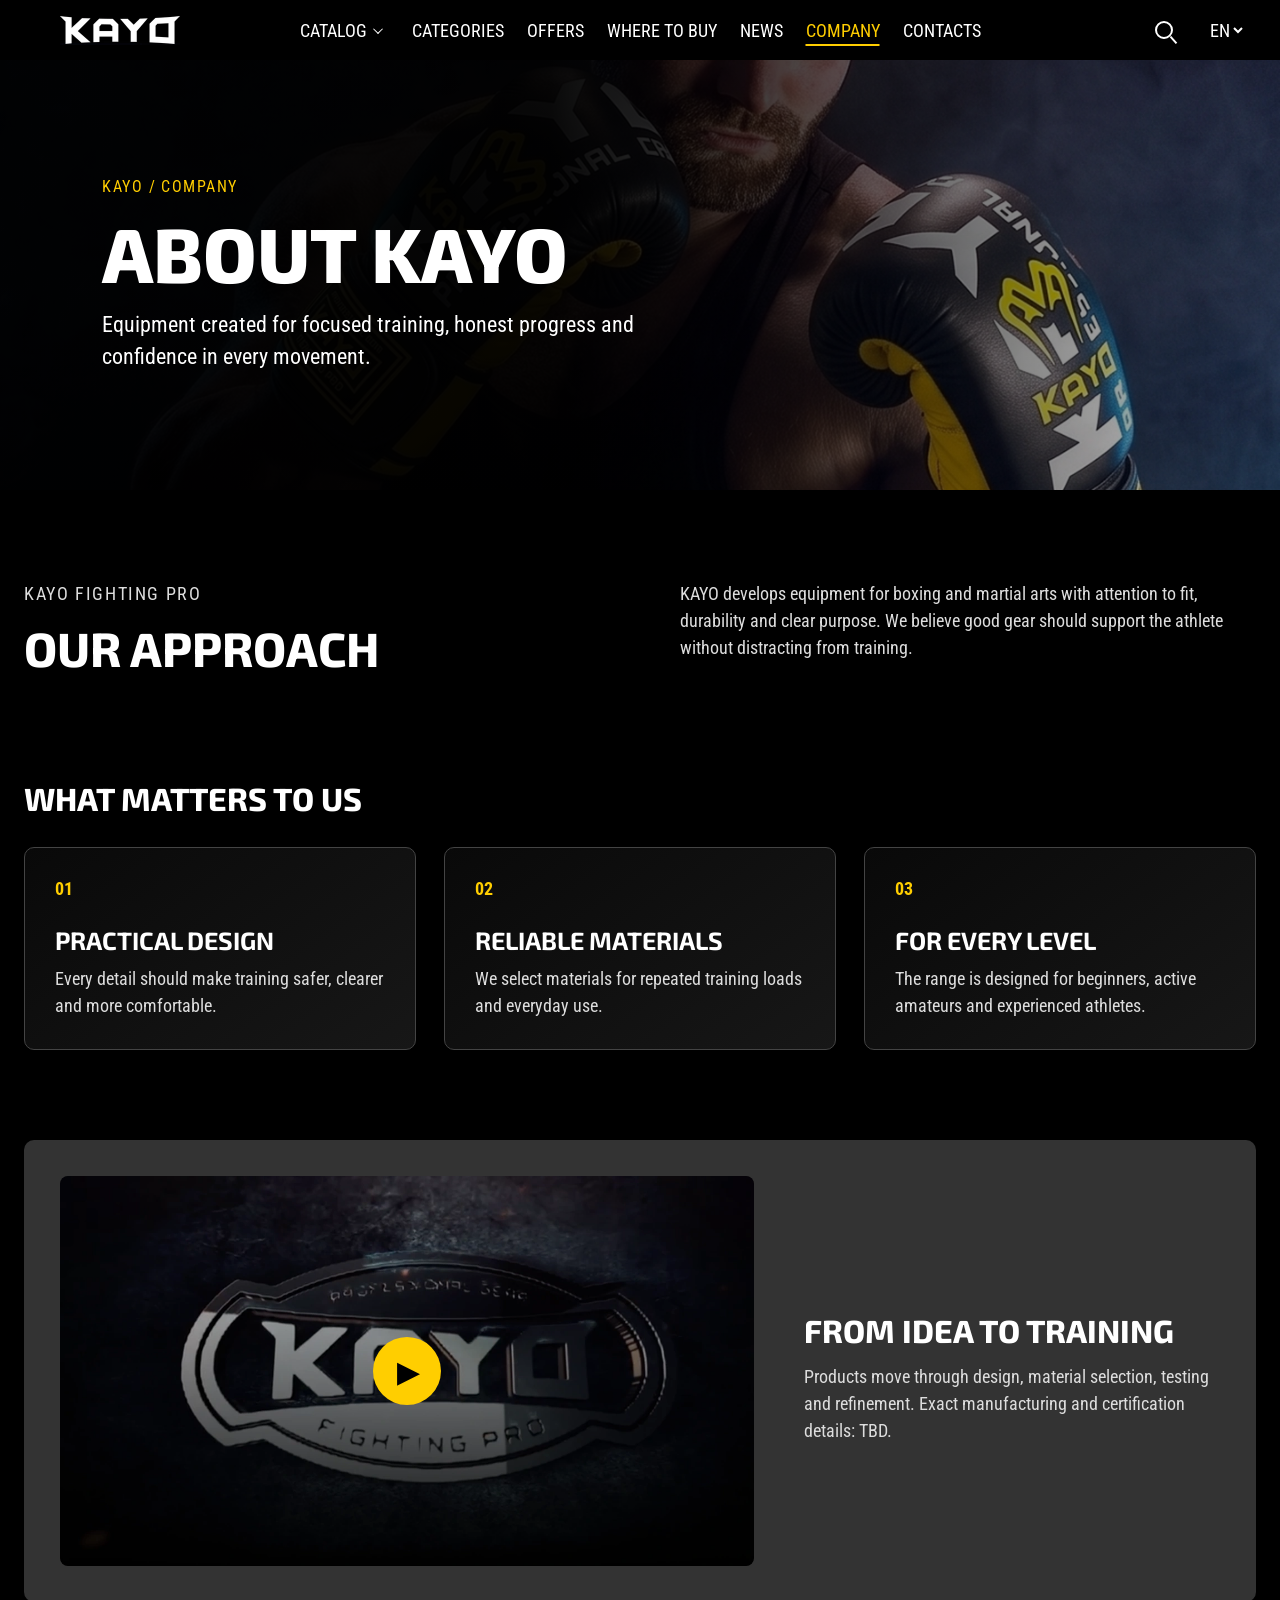
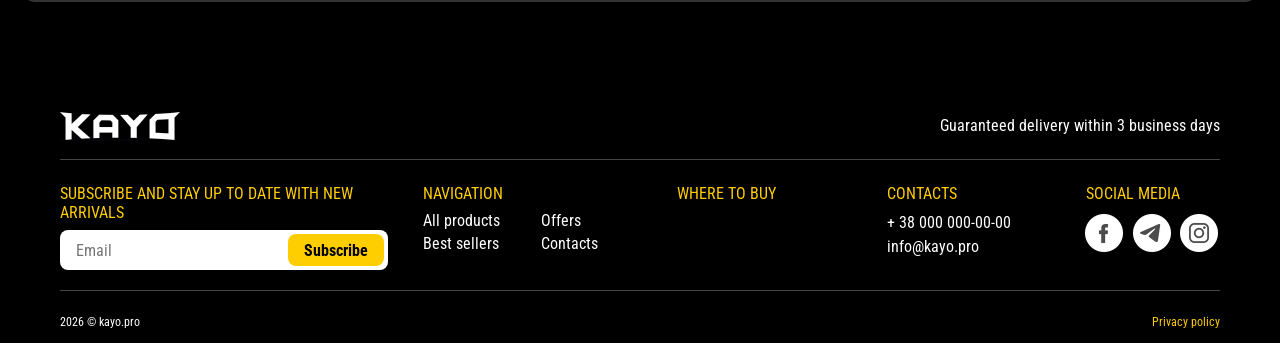
==== commit e63d3e0f: "Publish videos and accessories artwork" ====
--- a/about.html
+++ b/about.html
@@ -1 +1 @@
-<!doctype html><html lang="en"><head><meta charset="UTF-8"><meta name="viewport" content="width=device-width,initial-scale=1"><title>KAYO — About</title><link rel="icon" href="assets/logo.webp"><link rel="stylesheet" href="style.css?v=0bb0c9ff4a5f"><link rel="stylesheet" href="pages.css?v=b0876a3f552e"><link rel="stylesheet" href="shell-lock.css?v=739a13378e46"></head><body data-page="about"><script src="cms-data.js?v=6ce6550f91a8"></script><script src="page-shell.js?v=414bfdd40cab"></script><script src="navigation.js?v=a93fc743ae93"></script></body></html>
+<!doctype html><html lang="en"><head><meta charset="UTF-8"><meta name="viewport" content="width=device-width,initial-scale=1"><title>KAYO — About</title><link rel="icon" href="assets/logo.webp"><link rel="stylesheet" href="style.css?v=40dfe02c2daf"><link rel="stylesheet" href="pages.css?v=b0876a3f552e"><link rel="stylesheet" href="shell-lock.css?v=739a13378e46"><link rel="stylesheet" href="video-player.css?v=272de3bd232c"></head><body data-page="about"><script src="cms-data.js?v=e3dfdaa518b7"></script><script src="page-shell.js?v=66a6a3794a69"></script><script src="navigation.js?v=a93fc743ae93"></script><script defer src="video-player.js?v=88f8c990cbd4"></script></body></html>
--- a/style.css
+++ b/style.css
@@ -211,3 +211,5 @@
 .subscribe-submit{min-height:48px;padding:10px 20px;cursor:pointer;font-size:17px}
 .subscribe-status{min-height:1.4em;color:#ffce00;font-size:15px;line-height:1.4}
 @media(max-width:600px){.subscribe-dialog{padding:24px}.subscribe-dialog h2{font-size:25px}}
+/* Keep the editorial headline and social artwork centred on narrow screens. */
+@media(max-width:600px){.story-copy{text-align:center}.story picture img{margin-inline:auto}}
--- a/video-player.css
+++ b/video-player.css
@@ -0,0 +1,10 @@
+.video-player{position:relative;width:100%;aspect-ratio:16/9;overflow:hidden;border-radius:8px;background:#111}
+.video-player::after{display:none}
+.video-player>img{display:block;width:100%;height:100%;aspect-ratio:auto;object-fit:cover;border-radius:inherit}
+.video-player>iframe{display:block;width:100%;height:100%;border:0}
+.video-play{position:absolute;inset:0;margin:auto;display:grid;place-items:center;width:68px;height:68px;border:0;border-radius:50%;background:#ffce00;color:#000;cursor:pointer;font:30px Arial,sans-serif}
+.video-play span{margin-left:4px}
+.video-play:hover{background:#ffdf4d;transform:scale(1.05)}
+.video-play:focus-visible{outline:3px solid #fff;outline-offset:4px}
+.video-play[hidden]{display:none}
+@media(prefers-reduced-motion:reduce){.video-play:hover{transform:none}}
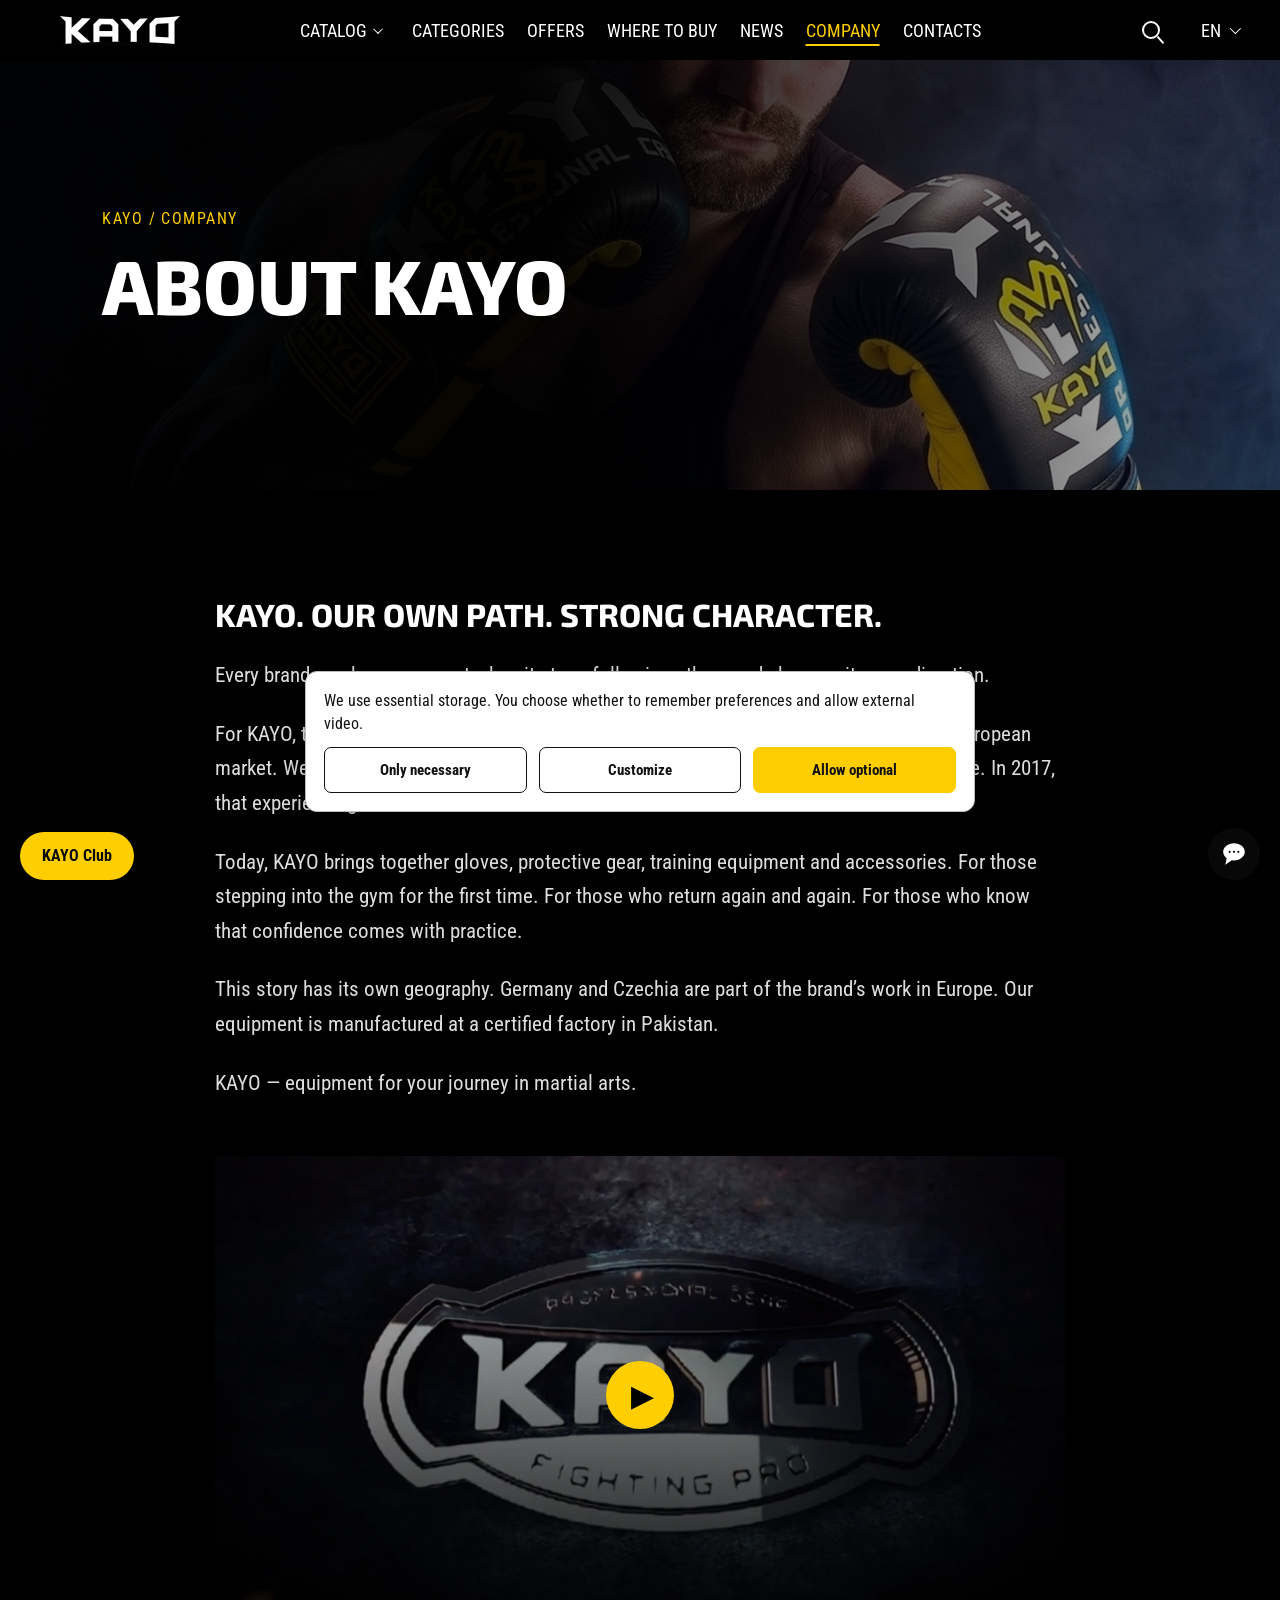
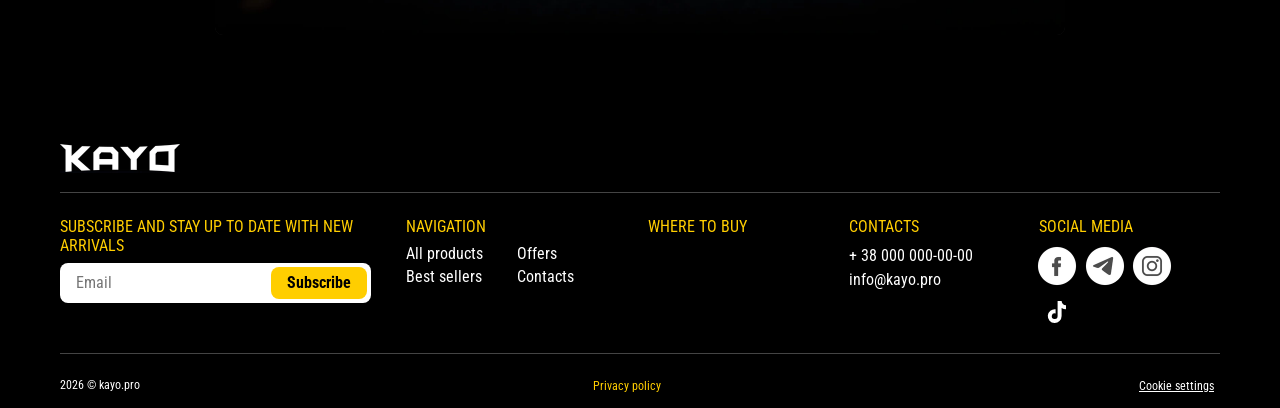
==== commit 9b7c3308: "Publish KAYO preview with RU, club and updated catalog" ====
--- a/about.html
+++ b/about.html
@@ -1 +1 @@
-<!doctype html><html lang="en"><head><meta charset="UTF-8"><meta name="viewport" content="width=device-width,initial-scale=1"><title>KAYO — About</title><link rel="icon" href="assets/logo.webp"><link rel="stylesheet" href="style.css?v=40dfe02c2daf"><link rel="stylesheet" href="pages.css?v=b0876a3f552e"><link rel="stylesheet" href="shell-lock.css?v=739a13378e46"><link rel="stylesheet" href="video-player.css?v=272de3bd232c"></head><body data-page="about"><script src="cms-data.js?v=e3dfdaa518b7"></script><script src="page-shell.js?v=66a6a3794a69"></script><script src="navigation.js?v=a93fc743ae93"></script><script defer src="video-player.js?v=88f8c990cbd4"></script></body></html>
+<!doctype html><html lang="en"><head><script src="privacy-state.js?v=2c2a56d7a6fc"></script><link rel="stylesheet" href="engagement.css?v=e723b494bb92"><script src="engagement.js?v=df9c1a9d7e1e" defer></script><script src="product-reviews.js?v=f380d6ae43c8" defer></script><meta charset="UTF-8"><meta name="viewport" content="width=device-width,initial-scale=1"><title>KAYO — About</title><link rel="icon" type="image/png" href="assets/favicon.png?v=20261013"><link rel="stylesheet" href="style.css?v=99d33866070c"><link rel="stylesheet" href="pages.css?v=70c9af8a9147"><link rel="stylesheet" href="shell-lock.css?v=739a13378e46"><link rel="stylesheet" href="video-player.css?v=272de3bd232c"></head><body data-page="about"><script src="cms-data.js?v=2e35cda409ac"></script><script src="page-shell.js?v=53766f98aff6"></script><script src="navigation.js?v=adc6f5da6081"></script><script defer src="video-player.js?v=c7514ca41081"></script></body></html>
--- a/engagement.css
+++ b/engagement.css
@@ -0,0 +1,6 @@
+.kayo-float{position:fixed;bottom:max(20px,env(safe-area-inset-bottom));z-index:105;min-height:48px;border:0;cursor:pointer;box-shadow:0 5px 25px #0003;font:700 16px/1.1 RobotoCondensed,Arial,sans-serif}.kayo-club-trigger{left:20px;border-radius:28px;padding:13px 22px;background:#ffce00;color:#080808}.kayo-contact-trigger{right:20px;width:52px;height:52px;border-radius:50%;background:#080808;color:#fff;display:grid;place-items:center}.kayo-float:focus-visible,.kayo-dialog :focus-visible,.kayo-cookie-banner :focus-visible{outline:3px solid #cb7900;outline-offset:3px}
+.kayo-dialog{width:min(620px,calc(100vw - 32px));max-height:calc(100dvh - 32px);margin:auto;padding:0;border:0;border-radius:16px;background:#fff;color:#101010;box-shadow:0 18px 80px #0006;font:18px/1.5 RobotoCondensed,Arial,sans-serif;overscroll-behavior:contain}.kayo-dialog::backdrop{background:#0008}.kayo-dialog-head{display:flex;align-items:center;justify-content:space-between;gap:16px;padding:20px 24px;border-bottom:1px solid #ddd;position:sticky;top:0;z-index:1;background:#fff}.kayo-dialog h2{margin:0;font-size:27px;text-transform:uppercase;line-height:1.2}.kayo-dialog-close{width:40px;height:40px;flex:none;border:0;border-radius:50%;background:#f0f1f2;color:#111;font-size:28px;cursor:pointer}.kayo-dialog-body{padding:24px}.kayo-dialog p{margin:0 0 18px}.kayo-dialog form{display:grid;gap:16px}.kayo-dialog label:not(.kayo-check){display:grid;gap:6px}.kayo-dialog input:not([type=checkbox]),.kayo-dialog textarea,.kayo-dialog select{width:100%;box-sizing:border-box;min-height:44px;padding:10px 12px;border:1px solid #a5a9b0;background:#fff;color:#111;border-radius:7px;font:inherit}.kayo-check{display:flex;gap:12px;align-items:flex-start;cursor:pointer}.kayo-check input{width:20px;height:20px;flex:none;margin-top:4px;accent-color:#dd9000}.kayo-dialog button{font-family:inherit}.kayo-action{padding:12px 20px;border:1px solid #111;background:#111;color:#fff;border-radius:7px;cursor:pointer;font-size:17px;font-weight:700;min-height:46px}.kayo-action--accent{background:#ffce00;border-color:#ffce00;color:#111}.kayo-action--outline{background:#fff;color:#111}.kayo-actions{display:flex;flex-wrap:wrap;gap:12px;margin-top:20px}.kayo-actions>*{flex:1}.kayo-dialog [role=status]{font-size:16px}.kayo-dialog [role=status]:empty{display:none}.kayo-club-banner{padding:28px 22px;margin:-24px -24px 24px;background:#080808;color:#fff;font-size:36px;line-height:1.2;font-weight:800}.kayo-club-banner em{color:#ffce00;font-style:normal}.kayo-club-stage{display:grid;grid-template-columns:repeat(3,minmax(0,1fr));gap:10px;margin:24px 0}.kayo-club-stage span{padding:14px 8px;background:#f3f4f6;border-radius:8px;font-size:15px;text-align:center}.kayo-cookie-row{display:flex;align-items:flex-start;justify-content:space-between;gap:16px;padding:16px 0;border-bottom:1px solid #e4e4e4}.kayo-cookie-row p{font-size:15px;margin:4px 0 0;color:#555}.kayo-cookie-row input{width:22px;height:22px;accent-color:#dd9000;flex:none}.kayo-cookie-row strong{font-size:18px}.kayo-cookie-banner{position:fixed;left:50%;transform:translateX(-50%);bottom:88px;z-index:110;width:min(670px,calc(100% - 32px));padding:18px;box-sizing:border-box;border:1px solid #bbb;border-radius:12px;background:#fff;color:#111;box-shadow:0 4px 30px #0003;font:16px/1.4 RobotoCondensed,Arial,sans-serif}.kayo-cookie-banner p{margin:0 0 12px}.kayo-cookie-banner .kayo-actions{margin:0}.kayo-cookie-banner .kayo-action{padding:9px 12px;font-size:15px}.kayo-cookie-settings{border:0;background:transparent;color:inherit;text-decoration:underline;cursor:pointer;font:inherit;margin-left:20px}.kayo-privacy-note{border-left:3px solid #dd9000;padding-left:14px}.kayo-policy h3{margin:28px 0 10px;font-size:20px}.kayo-policy p{font-size:17px}.kayo-review-block{border-top:1px solid #d2d6dc;margin-top:28px;padding-top:24px}.kayo-review-summary{display:flex;align-items:center;gap:14px;flex-wrap:wrap;margin-bottom:18px}.kayo-review-summary strong{font-size:24px}.kayo-review-stars{color:#9c6500;letter-spacing:2px}.kayo-review-toolbar{display:flex;gap:12px;align-items:center;justify-content:space-between;flex-wrap:wrap}.kayo-review-toolbar select{max-width:200px;font:inherit;padding:10px;border:1px solid #aaa;border-radius:6px;background:#fff}.kayo-review-item{border-bottom:1px solid #d2d6dc;padding:20px 0}.kayo-review-item h4{margin:8px 0;font-size:19px}.kayo-review-item p{white-space:pre-wrap;overflow-wrap:anywhere}.kayo-review-item small{color:#555}.kayo-review-pages{display:flex;justify-content:space-between;align-items:center;gap:12px;margin-top:16px}.kayo-review-pages button{padding:8px 16px;border:1px solid #aaa;background:#fff;border-radius:6px;cursor:pointer}.kayo-review-pages button:disabled{opacity:.4;cursor:default}.kayo-rating-options{display:flex;gap:6px;border:0;padding:0;margin:0}.kayo-rating-options legend{margin-bottom:8px}.kayo-rating-options label{position:relative;display:flex!important;cursor:pointer}.kayo-rating-options input{position:absolute;opacity:0;width:1px!important}.kayo-rating-options span{display:grid;place-items:center;width:44px;height:44px;border:1px solid #aaa;border-radius:6px;font-size:26px;color:#9c6500}.kayo-rating-options input:checked+span{background:#ffce00;color:#111;border-color:#111}.kayo-rating-options input:focus-visible+span{outline:3px solid #111;outline-offset:2px}.catalog-filters .catalog-filter-toggle{position:relative;isolation:isolate;min-height:48px;padding:10px 27px;color:#111;background:transparent;font-size:19px;gap:12px}.catalog-filter-toggle:before{content:'';position:absolute;inset:0;z-index:-1;background:#ffb000;transform:skew(-10deg)}.catalog-filter-toggle svg{width:24px;height:24px}.catalog-filter-toggle:hover:before{background:#ffc026}
+@media(max-width:600px){.kayo-float{bottom:max(14px,env(safe-area-inset-bottom))}.kayo-club-trigger{left:14px;font-size:14px;padding:12px 17px}.kayo-contact-trigger{right:14px;width:48px;height:48px}.kayo-dialog-head{padding:16px}.kayo-dialog-body{padding:20px}.kayo-dialog h2{font-size:23px}.kayo-club-banner{margin:-20px -20px 20px;padding:26px 20px}.kayo-club-stage{gap:6px}.kayo-club-stage span{font-size:13px;padding:12px 6px}.kayo-cookie-banner{bottom:78px}.kayo-cookie-banner .kayo-actions{gap:8px}.kayo-cookie-banner .kayo-action{font-size:14px}.kayo-cookie-settings{margin:12px 0 0;display:block}.kayo-review-toolbar>*{flex:1}.kayo-review-toolbar select{max-width:none}}
+@media(prefers-reduced-motion:reduce){.kayo-dialog,.kayo-float{scroll-behavior:auto;transition:none}}
+
+body.kayo-dialog-open{overflow:hidden}.kayo-dialog label.kayo-cookie-row{display:flex}
--- a/style.css
+++ b/style.css
@@ -23,13 +23,25 @@
 .ring-text{inset:0;width:100%;height:100%;animation:kayo-ring-spin 14s linear infinite;transform-origin:50% 50%;will-change:transform}
 .ring-core{left:50%;top:50%;width:34%;height:34%;transform:translate(-50%,-50%)}
 .marquee{display:block;padding:0;overflow:hidden}
-.marquee-track{display:flex;width:max-content;height:100%;align-items:center;animation:kayo-logo-run 24s linear infinite;will-change:transform}
-.marquee-group{display:flex;align-items:center;gap:32px;padding-right:32px}
-.marquee-group img{width:120px;opacity:.5;flex:none}
+.marquee-track{display:flex;width:max-content;height:100%;align-items:center}
+.marquee-group{display:flex;flex:0 0 auto;align-items:center;gap:32px;padding-right:32px}
+.marquee-group img{width:120px;height:auto;opacity:.5;flex:none}
 @keyframes kayo-ring-spin{to{transform:rotate(360deg)}}
-@keyframes kayo-logo-run{to{transform:translateX(-50%)}}
 @media(max-width:600px){.ring-mark{width:84px;height:84px;right:24px;top:24px}.marquee-group img{width:84px}}
-@media(prefers-reduced-motion:reduce){.ring-text,.marquee-track{animation-play-state:paused}}
+@media(prefers-reduced-motion:reduce){.ring-text{animation-play-state:paused}}
+
+/* The visual language menu closes on pointer exit; the native select remains as a JS fallback. */
+.language-menu-control{position:relative;display:flex;align-items:center}
+.language-menu-control select[hidden]{display:none}
+.language-trigger{display:flex;align-items:center;gap:9px;padding:7px 8px;border:0;background:#000;color:#fff;font-size:18px;cursor:pointer}
+.language-trigger:focus{outline:none}
+.language-trigger:focus-visible{outline:2px solid #ffce00;outline-offset:2px}
+.language-chevron{width:8px;height:8px;border-right:1.5px solid currentColor;border-bottom:1.5px solid currentColor;transform:rotate(45deg) translateY(-2px)}
+.language-menu{position:absolute;right:0;top:100%;min-width:80px;padding:6px 0;background:#080808;border-top:2px solid #ffce00;box-shadow:0 14px 30px rgba(0,0,0,.45);z-index:90;opacity:0;visibility:hidden;pointer-events:none;transform:translateY(-4px);transition:opacity .15s ease,transform .15s ease,visibility .15s}
+.language-menu-control.is-open .language-menu{opacity:1;visibility:visible;pointer-events:auto;transform:none}
+.language-option{display:block;width:100%;padding:8px 14px;border:0;background:transparent;color:#fff;text-align:left;cursor:pointer;font-size:16px}
+.language-option:hover,.language-option:focus-visible,.language-option[aria-checked="true"]{background:#ffce00;color:#000;outline:none}
+@media(prefers-reduced-motion:reduce){.language-menu{transition:none}}
 
 /* Hero uses a direct crop from KAYO/Group 2258.png without horizontal distortion. */
 @media(min-width:1151px){.hero{background-size:auto 651px}.hero:before{left:650px}.hero-copy{right:60px;width:548px}}
@@ -99,7 +111,7 @@
 
 /* Exact supplied Gloves campaign photo: preserve its focal product in both crops. */
 #category-gloves img{object-position:center 62%}
-#category-accessories img{object-fit:contain;background:#fff}
+#category-accessories img{object-fit:cover;background:#111}
 @media(max-width:600px){#category-gloves img{object-position:center}}
 
 /* Keep navigation available while scrolling on every page. */
@@ -192,8 +204,16 @@
 .social-icon--instagram{background-position:-95px 0}
 .social-icon::after{content:'';position:absolute;inset:0;border-radius:50%;background:#ffce00;mix-blend-mode:multiply;opacity:0;transition:opacity .15s ease}
 .social-icon:hover::after{opacity:1}
+.story-social{position:relative;width:187px;height:50px}
+.story-social-icon{position:absolute;top:0;width:50px;height:50px;border-radius:50%}
+.story-social-icon--facebook{left:0}
+.story-social-icon--telegram{left:69px}
+.story-social-icon--instagram{right:0}
+.story-social-icon::after{content:'';position:absolute;inset:0;border-radius:50%;background:#ffce00;mix-blend-mode:multiply;opacity:0;transition:opacity .18s ease}
+@media(hover:hover){.story-social-icon:hover::after{opacity:1}}
+@media(max-width:600px){.story-social{margin-inline:auto}.story-social-icon{pointer-events:none}}
 @media(max-width:600px){.social-icons{margin-inline:auto}}
-@media(prefers-reduced-motion:reduce){.social-icon::after{transition:none}}
+@media(prefers-reduced-motion:reduce){.social-icon::after,.story-social-icon::after{transition:none}}
 
 .subscribe-trigger{cursor:pointer}
 .subscribe-modal{position:fixed;inset:0;z-index:1201;display:grid;place-items:center;padding:20px}
@@ -213,3 +233,67 @@
 @media(max-width:600px){.subscribe-dialog{padding:24px}.subscribe-dialog h2{font-size:25px}}
 /* Keep the editorial headline and social artwork centred on narrow screens. */
 @media(max-width:600px){.story-copy{text-align:center}.story picture img{margin-inline:auto}}
+
+/* Make the homepage calls to action visibly interactive without sudden colour jumps. */
+.category-cta{position:relative;padding-right:36px;transition:background-color .28s ease,color .28s ease,transform .28s ease,box-shadow .28s ease}
+.category-cta::before,.category-cta::after{content:'';position:absolute;right:12px;top:50%;width:16px;height:16px;background:currentColor;transform:translateY(-50%);transition:opacity .26s ease}
+.category-cta::after{-webkit-mask:url('assets/arrow-diagonal-kayo.png') center/contain no-repeat;mask:url('assets/arrow-diagonal-kayo.png') center/contain no-repeat}
+.category-cta::before{-webkit-mask:url('assets/arrow-right-kayo.png') center/contain no-repeat;mask:url('assets/arrow-right-kayo.png') center/contain no-repeat;opacity:0}
+.category:hover .category-cta,.category:focus-visible .category-cta{transform:translateY(-2px);box-shadow:0 5px 16px rgba(255,206,0,.22)}
+.category:hover .category-cta::after,.category:focus-visible .category-cta::after{opacity:0}
+.category:hover .category-cta::before,.category:focus-visible .category-cta::before{opacity:1}
+.category:active .category-cta{transform:translateY(0)}
+.kayo-arrow{position:relative;display:inline-block;flex:none;width:15px;height:15px;vertical-align:-2px}
+.kayo-arrow::before,.kayo-arrow::after{content:'';position:absolute;inset:0;background:currentColor;transition:opacity .26s ease}
+.kayo-arrow::after{-webkit-mask:url('assets/arrow-diagonal-kayo.png') center/contain no-repeat;mask:url('assets/arrow-diagonal-kayo.png') center/contain no-repeat}
+.kayo-arrow::before{-webkit-mask:url('assets/arrow-right-kayo.png') center/contain no-repeat;mask:url('assets/arrow-right-kayo.png') center/contain no-repeat;opacity:0}
+@media(hover:hover) and (pointer:fine){a:hover>.kayo-arrow--diagonal::after,button:hover>.kayo-arrow--diagonal::after{opacity:0}a:hover>.kayo-arrow--diagonal::before,button:hover>.kayo-arrow--diagonal::before{opacity:1}}
+@media(hover:none){a:active>.kayo-arrow--diagonal::after,button:active>.kayo-arrow--diagonal::after,.category:active .category-cta::after{opacity:0}a:active>.kayo-arrow--diagonal::before,button:active>.kayo-arrow--diagonal::before,.category:active .category-cta::before{opacity:1}}
+
+.section-heading .outline{display:inline-flex;align-items:center;justify-content:center;background-image:linear-gradient(#ff3d00,#ff3d00);background-repeat:no-repeat;background-position:left center;background-size:0 100%;transition:background-size .32s ease,color .25s ease,transform .25s ease,box-shadow .25s ease;animation:kayo-outline-invite 5s ease-in-out infinite}
+.section-heading .outline:hover,.section-heading .outline:focus-visible{background-size:100% 100%;color:#000;transform:translateY(-2px);box-shadow:0 6px 18px rgba(255,61,0,.28);animation:none}
+.section-heading .outline:focus-visible,.hero-cta:focus-visible,.category:focus-visible{outline:2px solid #ffce00;outline-offset:4px}
+.section-heading .outline:active{transform:translateY(0) scale(.98)}
+@keyframes kayo-outline-invite{0%,72%,100%{box-shadow:0 0 0 0 rgba(255,61,0,0)}84%{box-shadow:0 0 0 5px rgba(255,61,0,.22)}}
+
+.hero-cta{background-image:linear-gradient(#ffe16a,#ffe16a);background-repeat:no-repeat;background-position:left center;background-size:0 100%;transition:background-size .3s ease,transform .25s ease,box-shadow .25s ease;animation:kayo-cta-invite 5s ease-in-out infinite}
+.hero-cta:hover,.hero-cta:focus-visible{background-size:100% 100%;transform:translateY(-3px);box-shadow:0 10px 26px rgba(255,206,0,.38);animation:none}
+.hero-cta:active{transform:translateY(0) scale(.98)}
+@keyframes kayo-cta-invite{0%,72%,100%{box-shadow:0 0 0 0 rgba(255,206,0,0)}84%{box-shadow:0 0 0 6px rgba(255,206,0,.24)}}
+@media(prefers-reduced-motion:reduce){.category-cta,.category-cta::before,.category-cta::after,.kayo-arrow::before,.kayo-arrow::after,.section-heading .outline,.hero-cta{animation:none;transition:none}}
+
+/* Search is available from every page, including keyboard and touch. */
+.search-trigger{appearance:none;background:transparent;padding:0;flex:none;cursor:pointer}
+.search-trigger:hover,.search-trigger:focus-visible{border-color:#ffce00;outline:2px solid #ffce00;outline-offset:5px}
+.search-open{overflow:hidden}
+.site-search-modal[hidden]{display:none}
+.site-search-modal{position:fixed;inset:0;z-index:500;display:grid;place-items:start center;padding:min(10vh,90px) 20px 20px}
+.site-search-backdrop{position:absolute;inset:0;border:0;background:rgba(0,0,0,.82);cursor:pointer}
+.site-search-panel{position:relative;width:min(720px,100%);max-height:calc(100dvh - 40px);overflow:auto;padding:30px;background:#151515;border:1px solid #555;border-top:3px solid #ffce00;box-shadow:0 20px 55px rgba(0,0,0,.55)}
+.site-search-panel h2{padding-right:44px;margin-bottom:20px;color:#fff}
+.site-search-close{position:absolute;top:18px;right:18px;width:38px;height:38px;border:1px solid #777;background:#111;color:#fff;font-size:28px;line-height:1;cursor:pointer}
+.site-search-field input{display:block;width:100%;height:52px;padding:0 16px;border:2px solid #ffce00;border-radius:4px;background:#fff;color:#111;font-size:19px}
+.site-search-status{min-height:24px;margin:14px 0;color:#ddd;font-size:15px}
+.site-search-group{margin-top:18px}.site-search-group h3{margin-bottom:8px;color:#ffce00;font-size:16px;text-transform:uppercase}
+.site-search-group a{display:flex;align-items:center;gap:14px;min-height:48px;padding:7px 10px;border-bottom:1px solid #393939;color:#fff;font-size:17px;transition:background-color .2s ease,color .2s ease}
+.site-search-group a img{width:46px;height:46px;object-fit:contain;background:#fff;border-radius:3px}
+.site-search-group a:hover,.site-search-group a:focus-visible{background:#ffce00;color:#000;outline:0}
+.site-search-close:focus-visible{outline:2px solid #ffce00;outline-offset:3px}
+@media(max-width:600px){.site-search-modal{padding:10px}.site-search-panel{max-height:calc(100dvh - 20px);padding:22px}.site-search-panel h2{font-size:28px}}
+@media(prefers-reduced-motion:reduce){.site-search-group a{transition:none}}
+
+/* Product and category photographs respond gently to a pointer while their cards stay clipped. */
+.category picture{position:relative;overflow:hidden}
+.category picture img{position:absolute;inset:0;width:100%;height:100%;object-fit:cover}
+.category img,.product img{transition:transform .5s cubic-bezier(.22,1,.36,1)}
+.product-info{position:relative;z-index:1;background:#f7f7f7}
+@media(hover:hover) and (pointer:fine){.category:hover img,.category:focus-visible img{transform:scale(1.045)}.product:hover img,.product:focus-within img{transform:scale(1.085)}}
+@media(prefers-reduced-motion:reduce){.category img,.product img{transition:none}.category:hover img,.category:focus-visible img,.product:hover img,.product:focus-within img{transform:none}}
+
+/* Product photos open the same details view as the Details button. */
+.product-photo-link{position:relative;display:block;overflow:hidden;background:#fff}
+.product-photo-link:focus-visible{outline:3px solid #ffce00;outline-offset:-3px}
+@media(hover:none){.product-photo-link:active img{transform:scale(1.035)}.product-action a:active,.section-heading .outline:active,.hero-cta:active{filter:brightness(.9);transform:scale(.97)}.category:active .category-cta{transform:scale(.97);background:#ffce00;color:#000}}
+@media(prefers-reduced-motion:reduce){.product-photo-link:active img,.product-action a:active,.section-heading .outline:active,.hero-cta:active,.category:active .category-cta{transform:none}}
+
+.social-icon--tiktok{display:inline-flex;align-items:center;justify-content:center;color:inherit;background:none;mask:none;-webkit-mask:none;flex:none}.social-icons{width:184px;max-width:100%;flex-wrap:wrap}.story-social{width:250px;max-width:100%}.story-social picture{display:block;width:187px}.story-social-icon--instagram{left:137px;right:auto}.story-social [data-tiktok]{position:absolute;left:205px;top:0;width:42px;height:50px;margin:0}
--- a/pages.css
+++ b/pages.css
@@ -43,3 +43,23 @@
 .news-dialog-content p{font-size:20px;line-height:1.55;color:#ddd}
 .news-dialog-close{position:absolute;right:18px;top:18px;width:46px;height:46px;border:0;border-radius:50%;background:#000;color:#fff;font-size:34px;line-height:1;cursor:pointer}
 @media(max-width:560px){.news-dialog-content{padding:22px}.news-dialog-content p{font-size:18px}.news-dialog>img{max-height:220px}}
+
+/* Editorial and offer card images gain the same gentle hover cue. */
+.offer-card img,.news-card img{transition:transform .5s cubic-bezier(.22,1,.36,1)}
+.offer-card>div,.news-card>div{position:relative;z-index:1;background:inherit}
+@media(hover:hover) and (pointer:fine){.offer-card:hover img,.offer-card:focus-within img{transform:scale(1.085)}.news-card:hover img,.news-card:focus-within img{transform:scale(1.045)}}
+@media(prefers-reduced-motion:reduce){.offer-card img,.news-card img{transition:none}.offer-card:hover img,.offer-card:focus-within img,.news-card:hover img,.news-card:focus-within img{transform:none}}
+
+.hit-photo-link{position:relative;display:block;overflow:hidden;background:#fff}
+.hit-photo-link:focus-visible{outline:3px solid #ffce00;outline-offset:-3px}
+.offer-photo-link{position:relative;display:block;overflow:hidden;background:#fff}
+.offer-photo-link:focus-visible{outline:3px solid #ffce00;outline-offset:-3px}
+@media(hover:none){.hit-photo-link:active img{transform:scale(1.035)}.offer-link:active{filter:brightness(.9);transform:scale(.97)}}
+@media(prefers-reduced-motion:reduce){.hit-photo-link:active img,.offer-link:active{transform:none}}
+
+/* White product photographs and temporary client company copy. */
+.news-card img{background:#fff}
+.company-story{max-width:850px;margin:0 auto 56px}.company-story p{font-size:21px;line-height:1.65;margin:24px 0}.company-story h2{line-height:1.25}.company-video{max-width:850px;margin:auto}.company-video img{width:100%}
+@media(max-width:560px){.company-story p{font-size:18px}.company-story h2{font-size:27px}}
+
+.contact-enquiry{margin:40px 0;max-width:720px}.contact-enquiry-form{display:grid;gap:20px}.contact-enquiry-form label{display:grid;gap:8px}.contact-enquiry-form input,.contact-enquiry-form textarea{width:100%;box-sizing:border-box;padding:12px;border:1px solid #a5adb7;border-radius:6px;font:inherit}.contact-enquiry-form button{justify-self:start;padding:12px 22px}.contact-enquiry-form :focus-visible{outline:2px solid #8a6500;outline-offset:3px}
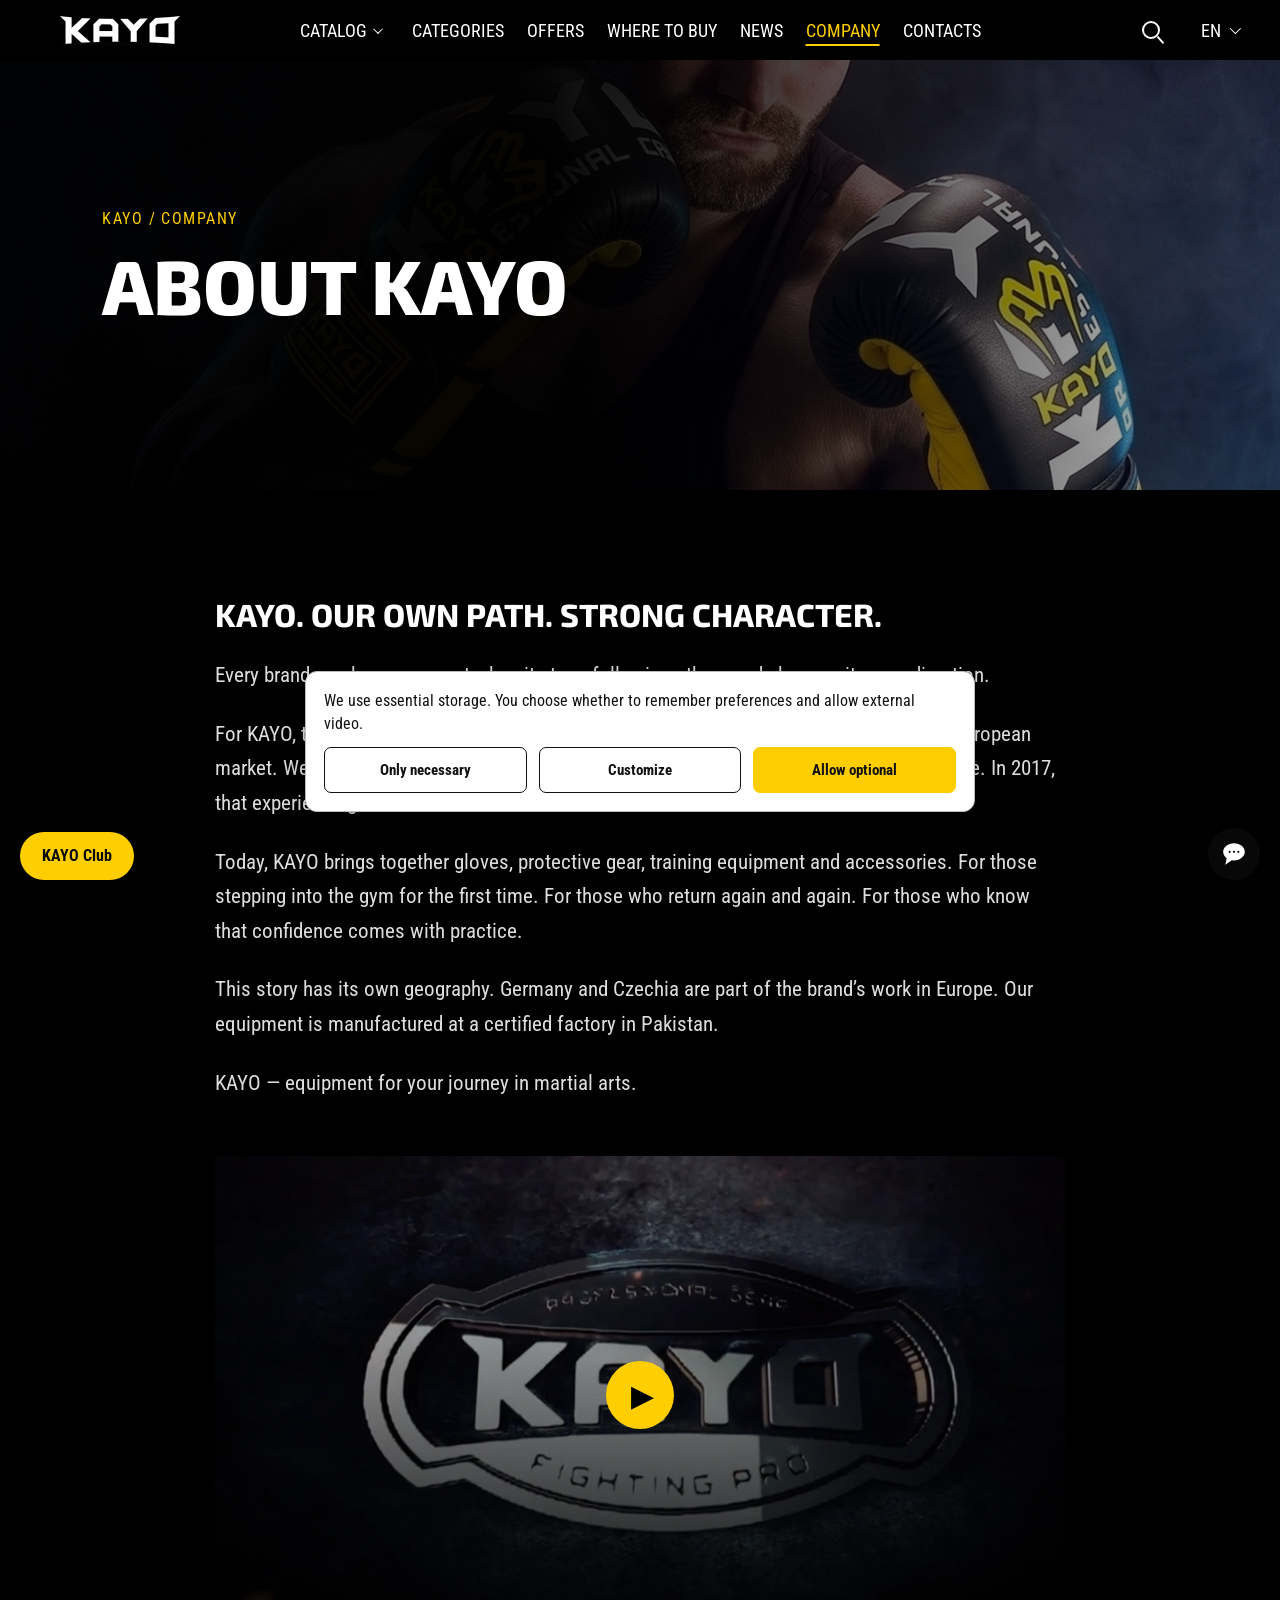
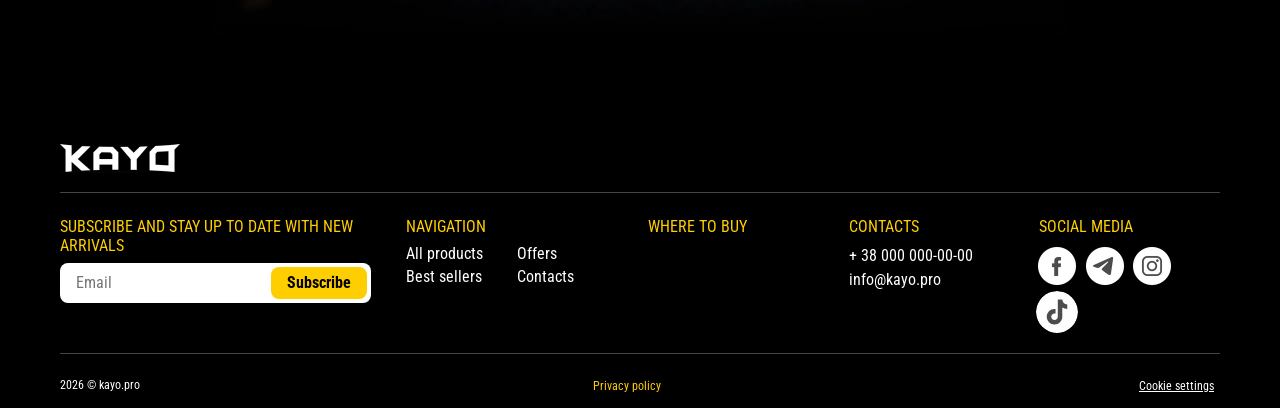
==== commit 3197a042: "Use supplied TikTok icons for normal and highlighted states" ====
--- a/about.html
+++ b/about.html
@@ -1 +1 @@
-<!doctype html><html lang="en"><head><script src="privacy-state.js?v=2c2a56d7a6fc"></script><link rel="stylesheet" href="engagement.css?v=e723b494bb92"><script src="engagement.js?v=df9c1a9d7e1e" defer></script><script src="product-reviews.js?v=f380d6ae43c8" defer></script><meta charset="UTF-8"><meta name="viewport" content="width=device-width,initial-scale=1"><title>KAYO — About</title><link rel="icon" type="image/png" href="assets/favicon.png?v=20261013"><link rel="stylesheet" href="style.css?v=99d33866070c"><link rel="stylesheet" href="pages.css?v=70c9af8a9147"><link rel="stylesheet" href="shell-lock.css?v=739a13378e46"><link rel="stylesheet" href="video-player.css?v=272de3bd232c"></head><body data-page="about"><script src="cms-data.js?v=2e35cda409ac"></script><script src="page-shell.js?v=53766f98aff6"></script><script src="navigation.js?v=adc6f5da6081"></script><script defer src="video-player.js?v=c7514ca41081"></script></body></html>
+<!doctype html><html lang="en"><head><script src="privacy-state.js?v=2c2a56d7a6fc"></script><link rel="stylesheet" href="engagement.css?v=e723b494bb92"><script src="engagement.js?v=df9c1a9d7e1e" defer></script><script src="product-reviews.js?v=f380d6ae43c8" defer></script><meta charset="UTF-8"><meta name="viewport" content="width=device-width,initial-scale=1"><title>KAYO — About</title><link rel="icon" type="image/png" href="assets/favicon.png?v=20261013"><link rel="stylesheet" href="style.css?v=e6e103768121"><link rel="stylesheet" href="pages.css?v=70c9af8a9147"><link rel="stylesheet" href="shell-lock.css?v=739a13378e46"><link rel="stylesheet" href="video-player.css?v=272de3bd232c"></head><body data-page="about"><script src="cms-data.js?v=2e35cda409ac"></script><script src="page-shell.js?v=53766f98aff6"></script><script src="navigation.js?v=626ab8a2c06f"></script><script defer src="video-player.js?v=c7514ca41081"></script></body></html>
--- a/style.css
+++ b/style.css
@@ -297,3 +297,9 @@
 @media(prefers-reduced-motion:reduce){.product-photo-link:active img,.product-action a:active,.section-heading .outline:active,.hero-cta:active,.category:active .category-cta{transform:none}}
 
 .social-icon--tiktok{display:inline-flex;align-items:center;justify-content:center;color:inherit;background:none;mask:none;-webkit-mask:none;flex:none}.social-icons{width:184px;max-width:100%;flex-wrap:wrap}.story-social{width:250px;max-width:100%}.story-social picture{display:block;width:187px}.story-social-icon--instagram{left:137px;right:auto}.story-social [data-tiktok]{position:absolute;left:205px;top:0;width:42px;height:50px;margin:0}
+
+/* User-supplied TikTok artwork: normal and highlighted states. */
+.social-icon--tiktok{background-image:url('assets/tiktok_white.svg');background-repeat:no-repeat;background-position:center;background-size:42px 42px}
+.social-icon--tiktok::after{display:none}
+.social-icon--tiktok:focus-visible,.social-icon--tiktok:active{background-image:url('assets/tiktok_yelow.svg')}
+@media(hover:hover){.social-icon--tiktok:hover{background-image:url('assets/tiktok_yelow.svg')}}
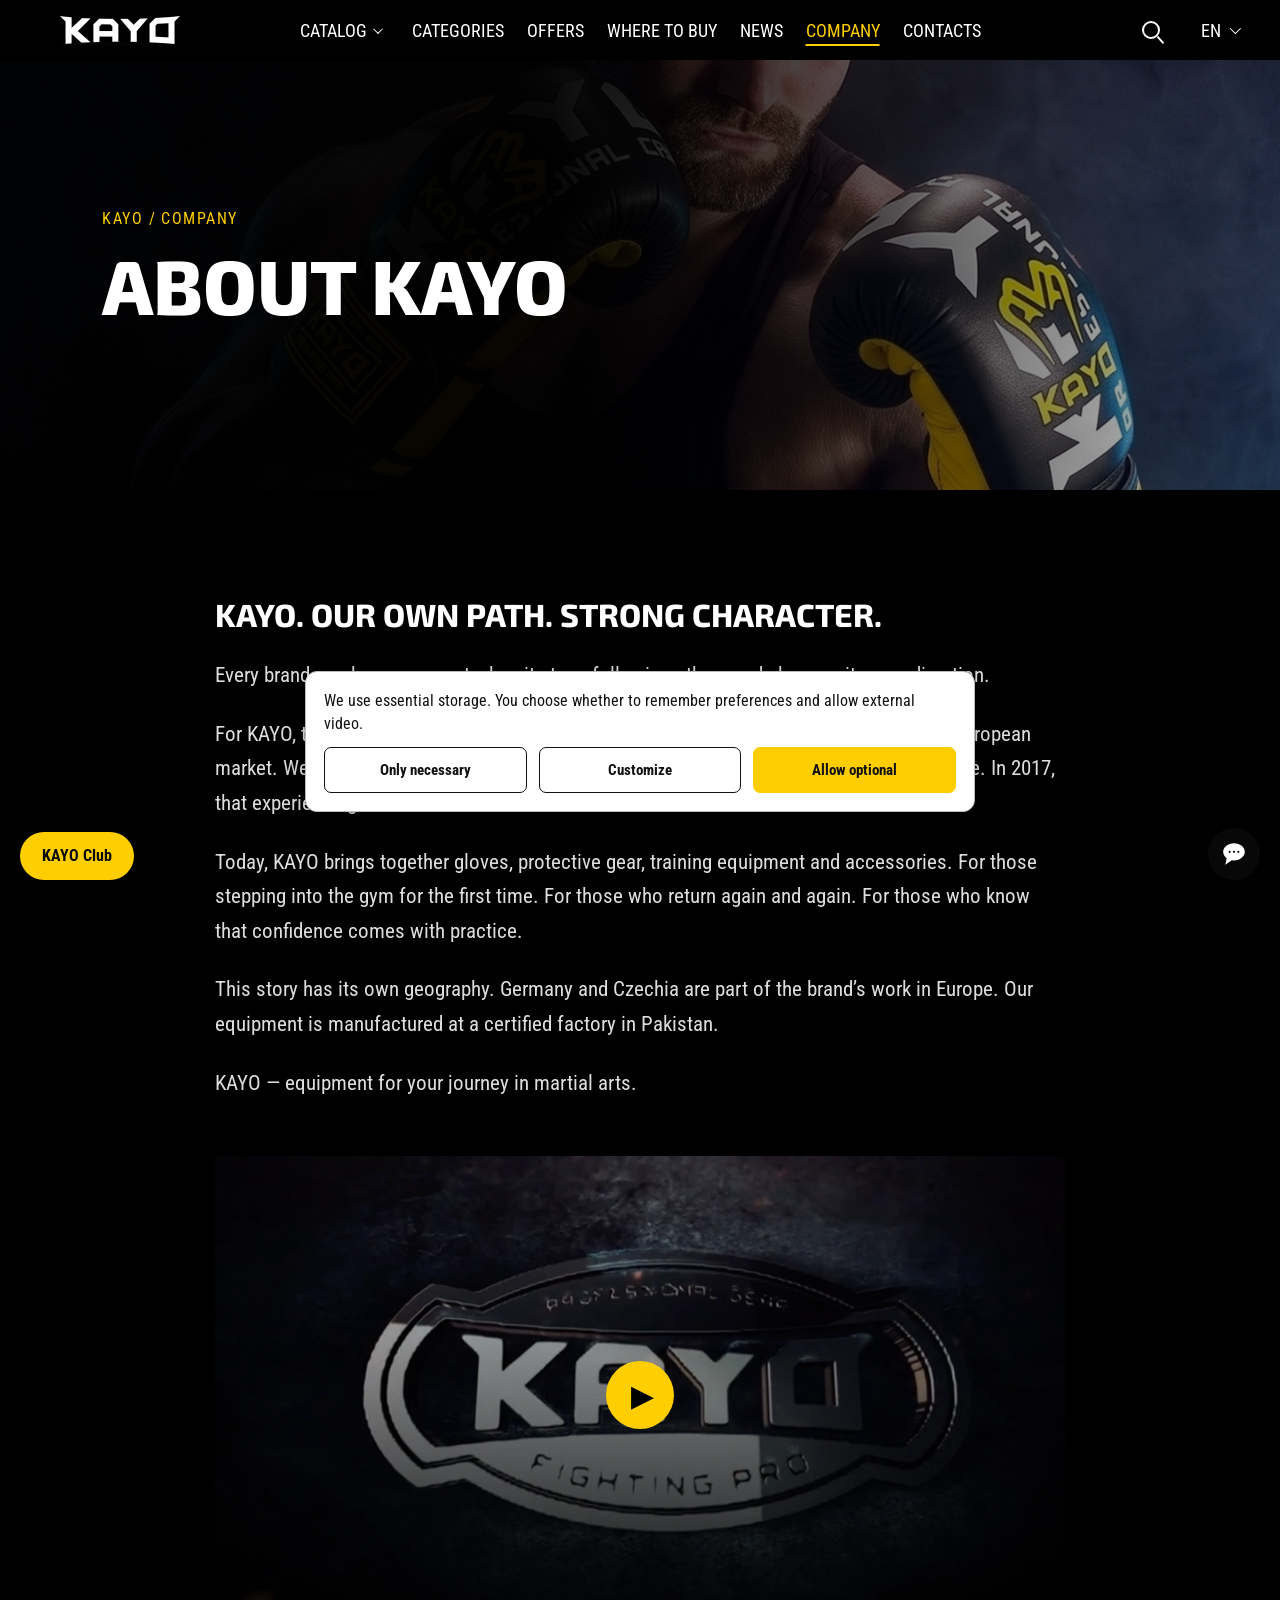
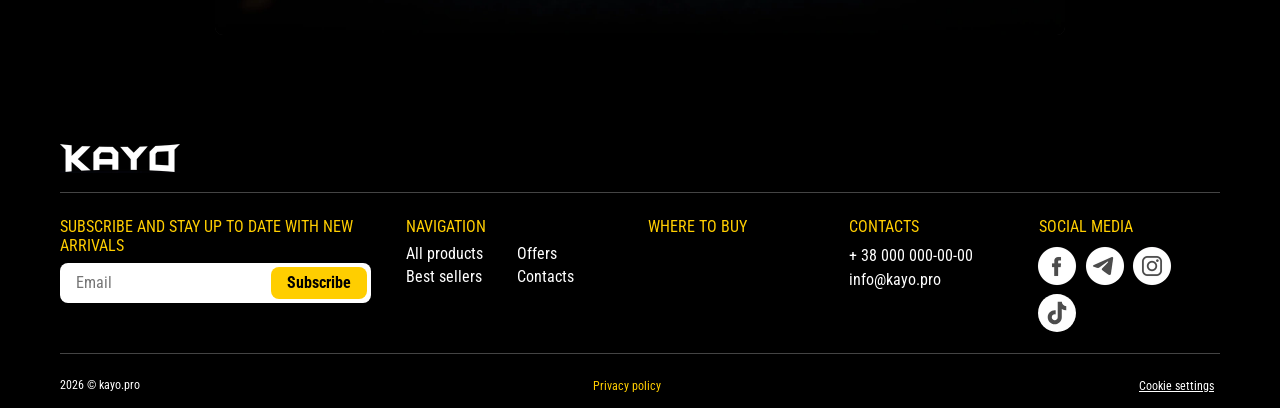
==== commit eac5c84c: "Match TikTok circle diameter to footer social icons" ====
--- a/about.html
+++ b/about.html
@@ -1 +1 @@
-<!doctype html><html lang="en"><head><script src="privacy-state.js?v=2c2a56d7a6fc"></script><link rel="stylesheet" href="engagement.css?v=e723b494bb92"><script src="engagement.js?v=df9c1a9d7e1e" defer></script><script src="product-reviews.js?v=f380d6ae43c8" defer></script><meta charset="UTF-8"><meta name="viewport" content="width=device-width,initial-scale=1"><title>KAYO — About</title><link rel="icon" type="image/png" href="assets/favicon.png?v=20261013"><link rel="stylesheet" href="style.css?v=e6e103768121"><link rel="stylesheet" href="pages.css?v=70c9af8a9147"><link rel="stylesheet" href="shell-lock.css?v=739a13378e46"><link rel="stylesheet" href="video-player.css?v=272de3bd232c"></head><body data-page="about"><script src="cms-data.js?v=2e35cda409ac"></script><script src="page-shell.js?v=53766f98aff6"></script><script src="navigation.js?v=626ab8a2c06f"></script><script defer src="video-player.js?v=c7514ca41081"></script></body></html>
+<!doctype html><html lang="en"><head><script src="privacy-state.js?v=2c2a56d7a6fc"></script><link rel="stylesheet" href="engagement.css?v=e723b494bb92"><script src="engagement.js?v=df9c1a9d7e1e" defer></script><script src="product-reviews.js?v=f380d6ae43c8" defer></script><meta charset="UTF-8"><meta name="viewport" content="width=device-width,initial-scale=1"><title>KAYO — About</title><link rel="icon" type="image/png" href="assets/favicon.png?v=20261013"><link rel="stylesheet" href="style.css?v=c7331d5a44cb"><link rel="stylesheet" href="pages.css?v=70c9af8a9147"><link rel="stylesheet" href="shell-lock.css?v=739a13378e46"><link rel="stylesheet" href="video-player.css?v=272de3bd232c"></head><body data-page="about"><script src="cms-data.js?v=2e35cda409ac"></script><script src="page-shell.js?v=53766f98aff6"></script><script src="navigation.js?v=626ab8a2c06f"></script><script defer src="video-player.js?v=c7514ca41081"></script></body></html>
--- a/style.css
+++ b/style.css
@@ -303,3 +303,4 @@
 .social-icon--tiktok::after{display:none}
 .social-icon--tiktok:focus-visible,.social-icon--tiktok:active{background-image:url('assets/tiktok_yelow.svg')}
 @media(hover:hover){.social-icon--tiktok:hover{background-image:url('assets/tiktok_yelow.svg')}}
+.social-icons .social-icon--tiktok{background-size:38px 38px;background-position:center calc(50% + 1px)}
